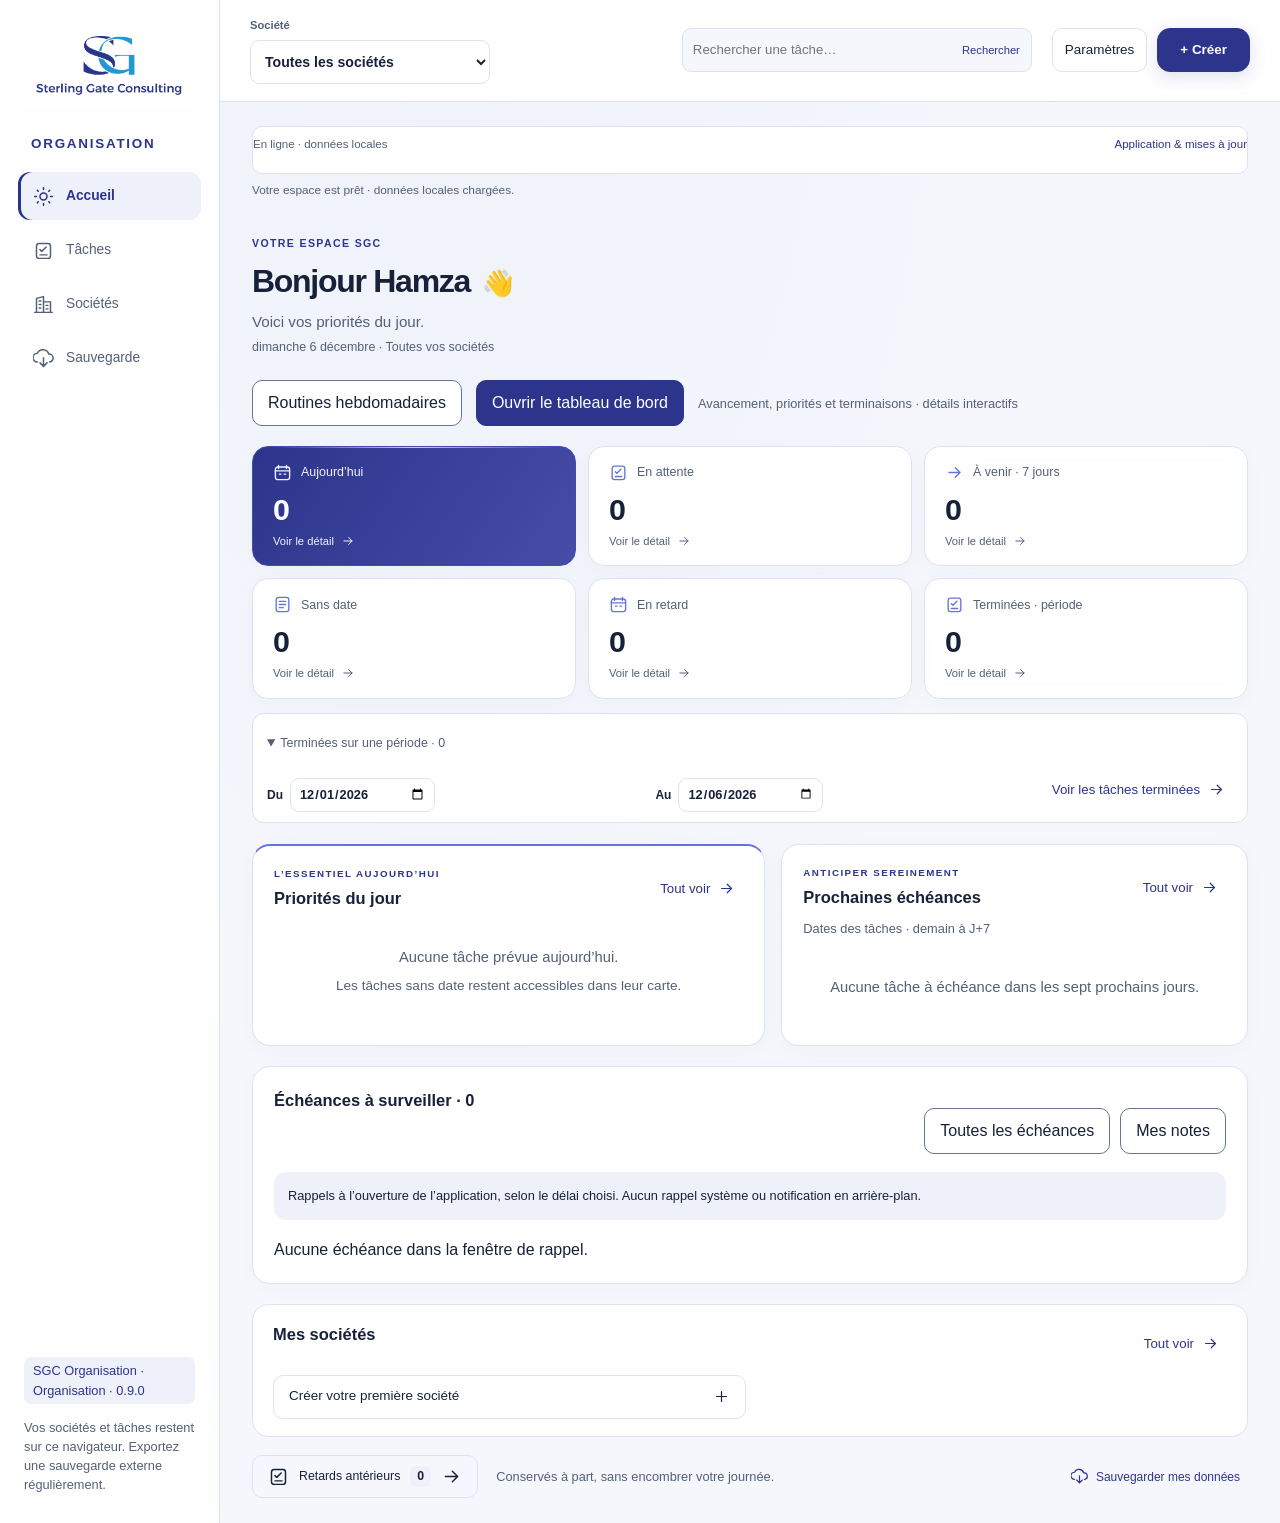
==== index.html @ 5c860596 "Publication SGC Organisation 0.9.0 (site statique, sans donnees)" ====
<!doctype html>
<html lang="fr" data-theme="light"><head><meta http-equiv="Content-Security-Policy" content="default-src 'self'; script-src 'self'; style-src 'self'; img-src 'self' data: blob:; connect-src 'self'; worker-src 'self'; manifest-src 'self'; frame-src 'self' blob:; object-src 'none'; base-uri 'self'; form-action 'none'"><meta name="referrer" content="no-referrer"><meta charset="utf-8"><meta name="viewport" content="width=device-width,initial-scale=1,viewport-fit=cover"><meta name="theme-color" content="#2D348B"><link rel="manifest" href="manifest.webmanifest"><link rel="apple-touch-icon" href="src/assets/pwa/icon-192.png"><title>SGC Organisation</title><link rel="icon" href="data:,"><link rel="stylesheet" href="src/styles.css"><link rel="stylesheet" href="src/liquid-glass-v2.css"></head>
<body><a class="skip" href="#content">Aller au contenu</a><div class="shell"><aside class="sidebar glass"><div class="brand"><img src="src/assets/sterling-gate-official.png" alt="Sterling Gate Consulting — logo officiel" width="3881" height="1687"></div><h1>Organisation</h1><nav aria-label="Navigation principale"><button data-route="home" aria-current="page">Accueil</button><button data-route="tasks">Tâches</button><button data-route="companies">Sociétés</button><button data-route="backup">Sauvegarde</button></nav><div class="side-note"><span class="tag">SGC Organisation · Organisation · 0.9.0</span><p>Vos sociétés et tâches restent sur ce navigateur. Exportez une sauvegarde externe régulièrement.</p></div></aside><main><header class="top glass"><div class="mobile-brand"><img src="src/assets/sterling-gate-official.png" alt="Sterling Gate Consulting" width="3881" height="1687"><span>Organisation</span></div><label>Société<select id="company-filter"><option value="">Toutes les sociétés</option></select></label><form id="header-search-form" role="search"><label class="sr-only" for="header-search">Rechercher dans les tâches</label><input id="header-search" type="search" placeholder="Rechercher une tâche…"><button type="submit" aria-label="Lancer la recherche">Rechercher</button></form><div class="tools"><button id="settings-trigger" aria-haspopup="dialog" aria-controls="settings-menu">Paramètres</button><button id="create-trigger" class="primary create-trigger" aria-haspopup="dialog" aria-expanded="false" aria-controls="create-menu">+ Créer</button></div></header><div class="page"><section class="pwa-strip" aria-label="Installation et connexion"><span id="connection-state">Données locales</span><details><summary>Application & mises à jour</summary><p id="pwa-status" role="status" aria-live="polite">Préparation PWA…</p><div class="pwa-actions"><button id="install-app" disabled>Installer l’application</button><button id="pwa-guide">Comment installer ?</button><button id="pwa-check">Vérifier les mises à jour</button><button id="pwa-reload" hidden>Recharger quand prêt</button></div></details><div id="pwa-update" hidden><strong>Nouvelle version disponible</strong><p>Sauvegardez vos données et fermez les autres fenêtres avant activation.</p><button id="pwa-activate" class="primary">Activer la mise à jour</button></div></section><div id="status" role="status" aria-live="polite">Ouverture du stockage local…</div><div id="error" role="alert" hidden></div><div id="content" tabindex="-1"></div></div></main></div><dialog id="pwa-guide-dialog" aria-labelledby="pwa-guide-title"><header class="dialog-head"><h2 id="pwa-guide-title">Installer SGC Organisation</h2><button id="pwa-guide-close">Fermer</button></header><ol class="steps"><li>Sur Android, ouvrir l’adresse HTTPS privée qui aura été approuvée dans Chrome.</li><li>Attendre le chargement complet puis choisir Installer l’application dans Chrome, ou utiliser le bouton lorsqu’il est proposé.</li><li>Vérifier l’icône SGC et lancer depuis l’écran d’accueil.</li><li>Créer des données fictives, fermer, rouvrir puis tester hors ligne et sauvegarde/restauration.</li></ol><p class="helper">Aucun hébergement n’est activé. 127.0.0.1 sur le téléphone désigne le téléphone, pas votre PC. Les données PC ne se transfèrent pas automatiquement vers une autre adresse ou un autre appareil.</p><p class="muted">Le cache garde le code, pas une sauvegarde des sociétés et tâches. Gardez une copie externe vérifiée.</p></dialog><dialog id="settings-menu" class="settings-menu glass" aria-labelledby="settings-title"><header class="dialog-head"><div><p class="eyebrow">Votre espace SGC</p><h2 id="settings-title">Plus & paramètres</h2></div><button id="close-settings">Fermer</button></header><div class="settings-options"><button data-route="notes">Notes</button><button data-route="deadlines">Échéances</button><button data-route="routines">Routines hebdomadaires</button><button data-route="dashboard">Tableau de bord</button><button data-route="backup">Sauvegarde et restauration</button><button id="theme" aria-pressed="false">Mode sombre</button><button id="effects" aria-pressed="false">Réduire les effets</button></div><p class="helper small">Les préférences d’affichage sont mémorisées sur ce navigateur. Les sauvegardes E1 incluent les fiches complètes et leurs pièces.</p></dialog><dialog id="create-menu" class="create-menu glass" aria-labelledby="create-title"><header class="dialog-head"><div><p class="eyebrow">Un accès, toutes vos actions</p><h2 id="create-title">Créer</h2></div><button id="close-create" aria-label="Fermer le menu Créer">Fermer</button></header><p id="create-context" class="muted"></p><div class="creation-options"><button id="create-task"><span data-icon="tasks"></span><span><strong>Tâche</strong><small>Un intitulé suffit, sans workflow</small></span></button><button id="create-company"><span data-icon="companies"></span><span><strong>Société</strong><small>Créer une fiche avec son nom</small></span></button><button id="create-note"><span data-icon="note"></span><span><strong>Note rapide</strong><small>Générale ou liée à une société</small></span></button><button id="create-deadline"><span data-icon="calendar"></span><span><strong>Échéance</strong><small>Suivre une date importante</small></span></button></div></dialog><dialog id="editor" aria-labelledby="editor-title"><header class="dialog-head"><h2 id="editor-title"></h2><button id="close-editor" type="button" aria-label="Fermer le formulaire">Fermer</button></header><form id="editor-form"><div id="form-fields"></div><p id="form-error" role="alert" hidden></p><div class="actions"><button type="button" id="cancel-editor">Annuler</button><button type="submit" class="primary" id="save-editor">Enregistrer</button></div></form></dialog><script type="module" src="src/app.js"></script></body></html>
---- src/styles.css ----
:root{color-scheme:light;--brand:#2D348B;--accent:#2D348B;--ink:#202641;--muted:#536078;--bg:#eef1f8;--panel:#fff;--glass:rgba(255,255,255,.86);--line:#d3d9e8;--control:#687592;--tint:#eceefa;--error:#a52634;--error-bg:#fdecef;--ok:#16603c;--shadow:0 6px 24px #17234a0d;font:16px/1.5 'Segoe UI',Arial,sans-serif}
[data-theme=dark]{color-scheme:dark;--accent:#c6ccff;--ink:#eef0fb;--muted:#bec6da;--bg:#111728;--panel:#1c253b;--glass:rgba(27,32,51,.90);--line:#3c4663;--control:#8894b1;--tint:#30395e;--error:#ffbbc5;--error-bg:#491f2b;--ok:#a2e5bd;--shadow:0 6px 20px #0003}
*{box-sizing:border-box}body{margin:0;background:var(--bg);color:var(--ink)}button,input,textarea,select{font:inherit;color:inherit}button,input,select,textarea{touch-action:manipulation}button{cursor:pointer;min-height:44px;padding:10px 15px;border:1px solid var(--control);border-radius:10px;background:var(--panel);transition:box-shadow .12s}button:hover{background:var(--tint)}button:disabled{cursor:not-allowed;background:var(--tint);color:var(--muted)}button.primary{background:var(--brand);color:#fff;border-color:var(--brand)}button.primary:hover{background:#22286c}button:focus-visible,a:focus-visible,input:focus-visible,textarea:focus-visible,select:focus-visible{outline:3px solid var(--accent);outline-offset:3px}input,textarea,select{width:100%;border:1px solid var(--control);border-radius:9px;background:var(--panel);padding:10px;min-height:44px}textarea{min-height:85px;resize:vertical}input[type=checkbox]{width:22px;height:22px;min-height:22px;accent-color:var(--brand)}label{display:grid;gap:6px;font-size:.9rem;font-weight:600}h1,h2,h3,p{margin:0}h2{font-size:1.7rem;letter-spacing:-.025em;line-height:1.25}h3{font-size:1.1rem}a{color:var(--accent)}small,.muted{color:var(--muted)}small{font-size:.85rem}.shell{min-height:100dvh;display:flex}.glass{background:var(--panel)}@supports(backdrop-filter:blur(8px)){html:not([data-effects=reduced]) .glass{background:var(--glass);backdrop-filter:blur(8px)}}.sidebar{width:225px;flex-shrink:0;padding:30px 18px;display:flex;flex-direction:column;border-right:1px solid var(--line)}.brand{display:flex;align-items:center;gap:10px;font-size:.73rem;font-weight:700;letter-spacing:.08em}.brand small{display:block;font-size:.65rem;letter-spacing:.15em}.mark{display:grid;place-items:center;width:40px;height:43px;border-radius:12px;background:var(--brand);color:#fff;font-size:1rem}.sidebar h1{font-size:1.1rem;margin:35px 12px 20px;color:var(--accent)}nav{display:grid;gap:6px}nav button{border:0;background:transparent;text-align:left;color:var(--muted)}nav button[aria-current=page]{background:var(--tint);color:var(--accent);font-weight:600}.side-note{margin-top:auto;padding:30px 6px 0;font-size:.8rem;color:var(--muted)}.side-note p{margin-top:14px}.tag{display:inline-block;background:var(--tint);color:var(--accent);padding:4px 9px;border-radius:7px;font-size:.8rem}main{flex:1;min-width:0}.top{padding:22px 32px;border-bottom:1px solid var(--line);display:flex;align-items:center;gap:20px}.top label{min-width:220px}.tools{display:flex;gap:9px;margin-left:auto;align-items:center;flex-wrap:wrap}.tools button{font-size:.85rem}.page{padding:24px 32px;max-width:1250px;margin:auto}#status{color:var(--muted);font-size:.85rem;min-height:26px;margin-bottom:18px}#error,#form-error{color:var(--error);background:var(--error-bg);padding:14px;border-radius:12px;margin-bottom:18px;white-space:pre-wrap}#content:focus{outline:none}.page-heading{display:flex;align-items:center;justify-content:space-between;gap:15px;margin-bottom:25px}.page-heading p{margin-top:9px;color:var(--muted)}.eyebrow{color:var(--accent);font-size:.72rem;font-weight:700;letter-spacing:.15em;text-transform:uppercase;margin-bottom:9px}.card{border:1px solid var(--line);border-radius:17px;background:var(--panel);padding:23px;box-shadow:var(--shadow);min-width:0}.card p+p{margin-top:12px}.card-header{display:flex;justify-content:space-between;align-items:center;gap:12px;margin-bottom:15px}.kpis{display:grid;grid-template-columns:repeat(3,1fr);gap:16px;margin-bottom:24px}.kpi{text-align:left;padding:21px;border:1px solid var(--line);border-radius:17px;box-shadow:var(--shadow)}.kpi span,.kpi small{display:block}.kpi span{color:var(--muted);font-size:.87rem}.kpi strong{font-size:2rem;display:block;margin:5px 0;font-variant-numeric:tabular-nums}.columns{display:grid;grid-template-columns:1.4fr 1fr;gap:20px}.stack{display:grid;gap:18px}.helper{padding:14px;background:var(--tint);border-radius:12px;margin:18px 0;font-size:.9rem}.task-row{display:flex;gap:14px;align-items:center;padding:17px 0;border-bottom:1px solid var(--line)}.task-row:last-child{border:0}.task-copy{flex:1;min-width:0;overflow-wrap:anywhere}.task-copy strong,.task-copy small{display:block}.task-actions{display:flex;gap:8px;flex-wrap:wrap}.task-actions button{font-size:.85rem;padding:8px 11px}.done-title{text-decoration:line-through}.toolbar{display:flex;gap:12px;align-items:end;flex-wrap:wrap;margin-bottom:20px}.toolbar label{flex:1;min-width:150px}.empty{padding:35px 10px;text-align:center;color:var(--muted)}.actions{display:flex;flex-wrap:wrap;justify-content:flex-end;gap:10px;margin-top:20px}.form-grid{display:grid;grid-template-columns:1fr 1fr;gap:17px}.full{grid-column:1/-1}.company-grid{display:grid;grid-template-columns:repeat(2,1fr);gap:18px}.company-grid p{overflow-wrap:anywhere}.steps{padding-left:22px}.steps li{margin:10px 0}.check-label{display:flex;align-items:start;gap:10px;margin:18px 0}.check-label input{flex-shrink:0}#restore-preview{margin-top:20px}#restore-preview:empty{display:none}.warning{color:var(--error)}dialog{width:calc(100% - 28px);max-width:650px;max-height:92dvh;border:1px solid var(--line);border-radius:20px;padding:25px;background:var(--panel);color:var(--ink);box-shadow:var(--shadow)}dialog::backdrop{background:#10152870}.dialog-head{display:flex;justify-content:space-between;gap:15px;align-items:center;margin-bottom:22px}.dialog-head h2{font-size:1.3rem}.skip{position:absolute;left:10px;top:-100px;z-index:10;background:var(--panel);padding:12px}.skip:focus{top:10px}.screen-divider{margin-top:25px}html[data-effects=reduced] .glass{background:var(--panel);backdrop-filter:none}html[data-effects=reduced] *{transition:none!important}
@media(max-width:1050px){.top{align-items:start;flex-direction:column}.tools{margin-left:0}.sidebar{width:190px}.page{padding:24px}.columns{grid-template-columns:1fr}}
@media(max-width:720px){.shell{flex-direction:column}.sidebar{width:auto;padding:15px;border-right:0;border-bottom:1px solid var(--line)}.brand,.side-note{display:none}.sidebar h1{margin:0 0 12px 5px}.sidebar nav{grid-template-columns:repeat(4,minmax(0,1fr));gap:4px}.sidebar nav button{font-size:.8rem;text-align:center;min-width:0;padding:10px 4px}.top{padding:16px;gap:15px}.top label{width:100%;min-width:0}.tools{width:100%;gap:8px}.tools button{flex:1;padding:8px;font-size:.8rem}.page{padding:20px 16px}.page-heading{align-items:start;flex-direction:column}.kpis{grid-template-columns:1fr 1fr;gap:10px}.kpi{padding:15px}.kpi:last-child{grid-column:1/-1}.card{padding:18px}.task-row{flex-wrap:wrap}.task-copy{flex-basis:100%}.task-actions{width:100%}.form-grid,.company-grid{grid-template-columns:1fr}.dialog-head{align-items:start}h2{font-size:1.5rem}@supports(backdrop-filter:blur(4px)){html:not([data-effects=reduced]) .glass{backdrop-filter:blur(4px)}}}
@media(prefers-reduced-motion:reduce){*,*:before,*:after{transition:none!important;animation:none!important;scroll-behavior:auto!important}}
@media(forced-colors:active){.glass,.card,.kpi{background:Canvas;border:1px solid CanvasText;backdrop-filter:none!important}button.primary{border:2px solid ButtonText}}

/* UI 0.1.1 : création unique et navigation adaptée, mêmes données IndexedDB. */
.icon{width:21px;height:21px;flex-shrink:0;vertical-align:middle}
.logo-slot{display:grid;place-items:center;flex-shrink:0;width:49px;height:43px;border:1px dashed var(--control);border-radius:8px;font-size:.58rem;line-height:1.2;text-align:center;font-weight:400;letter-spacing:0;color:var(--muted)}
nav button{display:flex;gap:11px;align-items:center;border-radius:12px;min-height:48px}
.sidebar{background-image:linear-gradient(145deg,transparent 35%,#6875c50b)}
.sidebar h1{margin-top:29px}.top{padding:18px 30px;background-image:linear-gradient(125deg,#ffffff13,transparent 65%)}
.page{padding-top:21px}.page-heading{margin-bottom:21px}.page-heading h2{font-size:2rem;letter-spacing:-.045em}.page-heading .eyebrow{font-size:.66rem;letter-spacing:.13em}
.kpis{grid-template-columns:repeat(4,minmax(0,1fr));gap:13px;margin-bottom:20px}.kpi{position:relative;overflow:hidden;padding:19px 21px;background-image:linear-gradient(135deg,#ffffff20,transparent 75%);transition:transform .14s,box-shadow .14s}.kpi:before{content:'';position:absolute;inset:0 18px auto;height:1px;background:linear-gradient(90deg,transparent,#ffffffbb,transparent)}
.kpi strong{font-size:2.15rem;line-height:1.2;margin:9px 0 7px}.kpi:hover{transform:translateY(-2px);box-shadow:0 8px 22px #263b7420}.kpi small{font-size:.76rem}.kpi span{font-weight:500}
.columns{gap:18px;grid-template-columns:1.1fr 1fr}.card{padding:21px}.card-header{align-items:start;margin-bottom:9px}.card-header h3{font-size:1.03rem}.card-header .eyebrow{font-size:.61rem;margin-bottom:5px}.task-row{padding:14px 0;gap:10px}.task-copy strong{font-size:.92rem}.task-copy small{font-size:.78rem;margin-top:4px}.task-actions button{font-size:.76rem;min-height:44px;padding:7px 10px}.text-action{border:0;color:var(--accent);background:transparent;display:inline-flex;align-items:center;justify-content:center;gap:8px;font-size:.83rem;padding:8px;white-space:nowrap}.text-action .icon{width:17px;height:17px}.small{font-size:.8rem}.empty{padding:26px 8px;font-size:.92rem}.empty small{display:block;margin-top:8px}
.home-footer{display:flex;align-items:center;flex-wrap:wrap;gap:9px 18px;margin-top:18px}.home-footer>.text-action{margin-left:auto}.history-link{display:inline-flex;align-items:center;gap:10px;font-size:.85rem;background:transparent;border-color:var(--line)}.history-link strong{background:var(--tint);border-radius:6px;padding:1px 7px;font-variant-numeric:tabular-nums}
.create-trigger{padding:11px 22px!important;border-radius:13px;font-weight:600;box-shadow:0 5px 16px #2d348b25}.create-menu{margin:0;inset:100px 24px auto auto;max-width:420px;width:calc(100% - 32px);max-height:calc(100dvh - 130px);padding:22px;border-radius:22px;overflow-y:auto;animation:panel-in .16s ease-out}.create-menu .dialog-head{margin-bottom:8px}.create-menu h2{font-size:1.35rem}.create-menu>p{font-size:.83rem}.creation-options{display:grid;gap:8px;margin-top:17px}.creation-options>button{display:flex;align-items:center;gap:14px;text-align:left;padding:14px;border-color:var(--line);background:var(--panel)}.creation-options>button:not(:disabled):hover{background:var(--tint);border-color:var(--control)}.creation-options>button>span:first-child{display:grid;place-items:center;border-radius:11px;width:43px;height:43px;background:var(--tint);color:var(--accent)}.creation-options strong,.creation-options small{display:block}.creation-options small{font-size:.77rem;margin-top:3px;font-weight:400}.creation-options>button:disabled{color:var(--muted)}.creation-options>button:disabled .icon{color:var(--muted)}
@keyframes panel-in{from{opacity:0;transform:translateY(8px)}to{opacity:1;transform:translateY(0)}}
@media(max-width:1050px) and (min-width:721px){.kpis{grid-template-columns:repeat(2,minmax(0,1fr))}.columns{grid-template-columns:1fr}}
@media(max-width:720px){
 .shell{padding-bottom:calc(160px + env(safe-area-inset-bottom,0px))}.sidebar{padding:14px 18px 0;border:0;background:var(--bg)}.sidebar h1{margin:0;font-size:1rem}.sidebar nav{position:fixed;z-index:20;bottom:0;left:0;right:0;padding:9px 10px calc(9px + env(safe-area-inset-bottom,0px));display:grid;grid-template-columns:repeat(4,minmax(0,1fr));gap:5px;background:var(--panel);border-top:1px solid var(--line);box-shadow:0 -6px 25px #17234a0c}.sidebar nav button{flex-direction:column;gap:4px;min-height:53px;justify-content:center;font-size:.68rem;line-height:1.25;padding:6px 3px}.sidebar nav .icon{width:21px;height:21px}.top{padding:13px 18px 16px;gap:11px;border-bottom:1px solid var(--line)}.top label{font-size:.74rem}.top select{font-size:.87rem}.tools{justify-content:flex-end}.tools>button{flex:0 1 auto;font-size:.72rem;min-height:40px}.tools .create-trigger{position:fixed;z-index:21;right:18px;bottom:calc(85px + env(safe-area-inset-bottom,0px));min-height:50px;padding:12px 25px!important;border-radius:16px;font-size:.95rem;box-shadow:0 7px 24px #20297440}
 .page{padding:17px 16px 22px}.page-heading h2{font-size:1.7rem}.page-heading p{font-size:.82rem}.page-heading{margin-bottom:17px}#status{font-size:.7rem;margin-bottom:15px}.kpis{grid-template-columns:repeat(2,minmax(0,1fr));gap:10px}.kpi,.kpi:last-child{grid-column:auto;padding:15px}.kpi strong{font-size:1.85rem;margin:7px 0}.kpi span{font-size:.74rem}.kpi small{font-size:.68rem}.columns{grid-template-columns:1fr}.card{padding:17px}.task-row{padding:13px 0}.task-copy{flex-basis:100%}.task-actions{justify-content:flex-end}.card-header .text-action{white-space:normal;font-size:.74rem}.home-footer{align-items:start;gap:10px}.home-footer>.text-action{margin-left:0}.create-menu{inset:auto 12px calc(85px + env(safe-area-inset-bottom,0px));width:calc(100% - 24px);max-width:none;max-height:calc(100dvh - 120px - env(safe-area-inset-bottom,0px));border-radius:24px;padding:21px 18px;animation:panel-in .16s ease-out}.create-menu:before{content:'';display:block;background:var(--control);width:35px;height:4px;border-radius:4px;margin:-8px auto 16px}.create-menu .dialog-head h2{font-size:1.3rem}.creation-options>button{padding:11px;min-height:70px}.creation-options>button>span:first-child{width:38px;height:38px}
}
@media(prefers-reduced-motion:reduce){.create-menu,.kpi{animation:none!important;transition:none!important;transform:none!important}}
html[data-effects=reduced] .create-menu{animation:none}
@media(max-width:720px){.top.glass,.sidebar.glass{backdrop-filter:none!important}}
.routine-model{margin-bottom:18px}.routine-model summary{font-weight:700;cursor:pointer;padding:8px}.routine-model form{display:grid;gap:14px;margin-top:16px}.routine-week progress{width:100%;height:12px;accent-color:var(--brand,#2d348b)}.routine-step{padding:16px 0;border-bottom:1px solid var(--border,#8b92a333)}.routine-step fieldset{border:0;padding:0;min-width:0}.routine-step legend{font-weight:650;padding:0;margin-bottom:12px;overflow-wrap:anywhere}.routine-step-fields{display:grid;grid-template-columns:150px 1fr 1fr auto;gap:12px;align-items:end}.routine-step-fields input,.routine-step-fields select{width:100%}.routine-log{margin-top:20px}.routine-log li{padding:7px 0;overflow-wrap:anywhere}.routine-toolbar{margin:20px 0}.routine-week{margin-bottom:20px}#routine-carry-preview{display:grid;gap:12px;margin-top:16px}#routine-carry-date{max-width:240px}.routine-model textarea{width:100%;resize:vertical}@media(max-width:900px){.routine-step-fields{grid-template-columns:1fr 1fr}}@media(max-width:520px){.routine-step-fields{grid-template-columns:1fr}.routine-toolbar{align-items:stretch}.routine-toolbar label{width:100%}.routine-log time{display:block}}
---- src/liquid-glass-v2.css ----
/* SGC UI 0.2 — ressources embarquées, sans dépendance réseau. */
:root{--brand:#2D348B;--accent:#2D348B;--accent-soft:#6674D8;--bg:#F5F7FC;--panel:#fff;--ink:#17213A;--muted:#536078;--tint:#EEF1FA;--glass:rgba(255,255,255,.88);--line:#dde2f0;--shadow:0 5px 20px #28376607;--success:#16856A;--alert:#D18A30;--error:#C84C59;--space:8px;--radius:18px}
[data-theme=dark]{--bg:#101626;--panel:#19223A;--ink:#F4F6FF;--muted:#b7c1db;--tint:#273355;--accent:#c4cbff;--line:#354361;--glass:rgba(25,34,58,.93);--shadow:0 8px 25px #00000017;--error:#ffb3bd}
body{background:radial-gradient(ellipse at 35% 0%,#6674d80a,transparent 55%),var(--bg);font-family:Inter,'Segoe UI',Arial,sans-serif;-webkit-font-smoothing:antialiased}
.sidebar{width:220px;padding:28px 18px;border-color:var(--line)}.brand{display:block}.brand img,.mobile-brand img{display:block;object-fit:contain;width:100%;height:auto;aspect-ratio:3881/1687;padding:8px;background:#fff;border-radius:12px}.brand img{max-width:182px}.sidebar h1{font-size:.84rem;text-transform:uppercase;letter-spacing:.13em;margin:27px 13px 18px}.sidebar nav>button{font-size:.86rem;border-radius:12px;gap:12px;transition:background-color .12s,box-shadow .12s}.sidebar nav>button[aria-current=page]{box-shadow:inset 3px 0 var(--accent);background:var(--tint)}
.mobile-brand{display:none}.top{padding:17px 30px;gap:20px;min-height:98px}.top>label{min-width:180px;max-width:240px;flex:1;font-size:.7rem;color:var(--muted)}.top select{font-weight:600;font-size:.88rem;border-color:var(--line);color:var(--ink)}.tools{margin-left:0;gap:10px}.tools button{font-size:.84rem}.top #settings-trigger{padding:9px 12px;background:transparent;border-color:var(--line)}#header-search-form{display:flex;flex:1;max-width:350px;position:relative;gap:5px;margin-left:auto}#header-search{font-size:.83rem;background:var(--bg);border:1px solid var(--line);padding-right:92px}#header-search-form>button{position:absolute;right:3px;top:3px;min-height:38px;padding:5px 9px;font-size:.7rem;border:0;background:transparent;color:var(--accent)}.sr-only{position:absolute;width:1px;height:1px;padding:0;margin:-1px;overflow:hidden;clip:rect(0,0,0,0);white-space:nowrap;border:0}
.page{max-width:1360px;padding:24px 32px}#status{font-size:.74rem;margin-bottom:18px;line-height:1.5}.page-heading{margin-bottom:23px}.page-heading h2{font-size:2rem;letter-spacing:-.04em}.page-heading .eyebrow{font-size:.66rem;color:var(--accent-soft)}.page-heading p{font-size:.95rem;margin-top:10px}.greeting-meta{display:block;color:var(--muted);font-size:.78rem;margin-top:5px}.wave{font-size:1.6rem;margin-left:4px}.home-kpis{grid-template-columns:repeat(3,minmax(0,1fr));gap:12px;margin-bottom:14px}.home-kpis .kpi{position:relative;border-radius:16px;padding:16px 20px;overflow:hidden}.home-kpis .kpi-label{display:flex;gap:9px;align-items:center;font-size:.78rem}.home-kpis .kpi-label>.icon{color:var(--accent-soft);width:19px;height:19px}.home-kpis .kpi strong{font-size:1.9rem;letter-spacing:-.04em;margin:9px 0 5px}.home-kpis .kpi small{display:flex;gap:7px;align-items:center;font-size:.7rem}.home-kpis .kpi small .icon{width:14px;height:14px}.home-kpis .kpi[data-scope=today]{background:linear-gradient(125deg,#2d348b,#454da7);border-color:#434ca7;color:#fff}.home-kpis .kpi[data-scope=today] span,.home-kpis .kpi[data-scope=today] small,.home-kpis .kpi[data-scope=today] .icon{color:#f1f3ff}.home-kpis .kpi[data-scope=today] strong{color:#fff}
.completion-period{display:flex;align-items:center;gap:12px;margin:0 0 21px;padding:10px 14px;border:1px solid var(--line);border-radius:12px;font-size:.78rem;background:var(--panel)}.completion-period>span{margin-right:auto;color:var(--muted)}.completion-period label{display:flex;align-items:center;gap:7px;font-size:.73rem}.completion-period input{min-height:34px;padding:5px 8px;font-size:.75rem;width:145px;border-color:var(--line)}.home-columns{grid-template-columns:1.1fr 1fr;gap:16px}.card{border-radius:var(--radius);padding:21px}.today-card{border-top:2px solid var(--accent-soft)}.card-header h3{font-size:1.03rem}.task-row{background:var(--panel);padding:13px 0}.task-copy strong{font-weight:600}.task-actions button{border-color:var(--line);font-size:.72rem}.task-actions button:hover{border-color:var(--control)}.task-actions button[data-toggle-task]{color:var(--accent);background:var(--tint)}.task-copy small{font-size:.77rem}.task-row:has(.done-title){opacity:1}.task-row:has(.done-title) .task-copy strong{color:var(--muted)}
.company-shortcuts{margin-top:20px;padding:17px 20px;background:var(--panel);border:1px solid var(--line);border-radius:16px}.company-shortcuts .card-header{margin-bottom:9px}.shortcut-list{display:grid;grid-template-columns:repeat(2,minmax(0,1fr));gap:9px}.shortcut-list>button{display:flex;align-items:center;gap:12px;min-width:0;border-color:var(--line);font-size:.84rem;text-align:left}.shortcut-list>button>.icon{margin-left:auto;width:17px}.company-avatar{display:grid;place-items:center;background:var(--tint);color:var(--accent);border:1px solid var(--line);width:42px;height:42px;flex-shrink:0;border-radius:12px;font-size:1rem;font-weight:600}.home-footer{font-size:.8rem}.history-link{min-height:40px;font-size:.77rem}.home-footer .text-action{font-size:.75rem}.toolbar{background:var(--panel);border:1px solid var(--line);border-radius:14px;padding:15px;gap:10px}.toolbar label{font-size:.74rem;min-width:130px}.toolbar input,.toolbar select{font-size:.82rem;border-color:var(--control)}.toolbar label:has(#task-search){flex:2;min-width:200px}
.company-grid{grid-template-columns:repeat(2,minmax(0,1fr));gap:16px}.company-card-head{display:flex;gap:13px;align-items:center}.company-card h3{font-size:1rem}.company-card .company-contact{font-size:.85rem;line-height:1.8;margin:18px 0;color:var(--muted)}.company-card .actions{justify-content:space-between}.company-card .actions button{font-size:.8rem;border-color:var(--line)}.company-card .actions .icon{width:16px;margin-left:7px}.company-fields{margin:0}.company-fields>div{display:grid;grid-template-columns:110px 1fr;padding:14px 0;border-bottom:1px solid var(--line);gap:15px}.company-fields dt{font-size:.78rem;color:var(--muted)}.company-fields dd{margin:0;font-size:.9rem;white-space:pre-wrap;overflow-wrap:anywhere}.company-detail{margin-top:10px}.company-task-link{display:flex;align-items:center;gap:15px;margin:18px 0;border-color:var(--line);width:100%;text-align:left}.company-task-link strong{font-size:2rem}.company-task-link span{font-size:.85rem}.company-task-link .icon{width:16px}
.settings-menu{margin:0;inset:92px 25px auto auto;max-width:360px;width:calc(100% - 28px);max-height:calc(100dvh - 120px);animation:panel-in .16s ease-out}.settings-menu h2{font-size:1.25rem}.settings-options{display:grid;gap:9px}.settings-options button{text-align:left;font-size:.88rem;border-color:var(--line)}.create-menu{padding:24px;border-color:var(--line);box-shadow:0 20px 65px #14224b26}.creation-options button{border-radius:14px}.creation-options strong{font-size:.9rem}.creation-options button:disabled{background:var(--bg)}#editor{border-radius:22px;padding:25px;animation:panel-in .16s ease-out}#editor .dialog-head h2{font-size:1.4rem}.form-grid label{font-size:.8rem}.form-grid input,.form-grid select,.form-grid textarea{font-size:.9rem}.form-grid .helper{font-size:.8rem}button:active:not(:disabled){transform:translateY(1px)}button,select,input,textarea{scroll-margin-bottom:100px}.empty{border-radius:12px}.empty h3{margin-bottom:8px}.empty>button{margin-top:15px}
@media(min-width:721px) and (max-width:1100px){.sidebar{width:180px;padding:22px 13px}.top{padding:16px 22px;flex-wrap:wrap;flex-direction:row}.top #header-search-form{min-width:220px}.tools{margin-left:auto}.page{padding:22px}.home-columns{grid-template-columns:1fr}.home-kpis{grid-template-columns:repeat(3,minmax(0,1fr))}}
@media(max-width:720px){
 .sidebar{padding:0!important;height:0;width:0;border:0}.sidebar h1,.sidebar .brand,.side-note{display:none}.shell{padding-bottom:calc(100px + env(safe-area-inset-bottom,0px))}.top{display:grid;grid-template-columns:1fr 1fr;gap:10px;padding:14px 16px 15px;min-height:0;background:var(--panel)}.mobile-brand{display:flex;align-items:center;gap:13px;grid-column:1/-1;justify-content:space-between;margin-bottom:3px}.mobile-brand img{width:137px;max-height:60px;padding:5px;border-radius:8px}.mobile-brand span{font-size:.88rem;font-weight:600;letter-spacing:-.02em}.top>label{min-width:0;width:auto;max-width:none;grid-column:1;gap:4px;font-size:.67rem}.top select{font-size:.74rem;min-height:42px;padding:7px}.top #header-search-form{grid-column:2;width:100%;max-width:none;align-self:end;margin:0}.top #header-search{font-size:.74rem;padding:10px;min-width:0}.top #header-search-form>button{display:none}.tools{display:none}.page{padding:17px 16px 20px}#status{font-size:.67rem;min-height:0;margin-bottom:15px}.page-heading .eyebrow{font-size:.59rem;margin-bottom:7px}.page-heading h2{font-size:1.6rem}.page-heading p{font-size:.86rem}.greeting-meta{font-size:.68rem!important;margin-top:5px}.wave{font-size:1.25rem}.home-kpis{grid-template-columns:repeat(2,minmax(0,1fr));gap:9px}.home-kpis .kpi{padding:13px 14px}.home-kpis .kpi strong{font-size:1.75rem;margin:7px 0 4px}.home-kpis .kpi-label{font-size:.69rem;gap:6px}.home-kpis .kpi-label .icon{width:17px}.home-kpis .kpi small{font-size:.64rem}.home-kpis .kpi small .icon{width:12px}.completion-period{flex-wrap:wrap;gap:8px;padding:10px}.completion-period>span{width:100%;font-size:.69rem}.completion-period label{flex:1;min-width:0;font-size:.65rem}.completion-period input{width:100%;min-width:0;font-size:.7rem}.home-columns,.company-grid{grid-template-columns:1fr}.card{padding:16px}.card-header .eyebrow{font-size:.57rem}.card-header h3{font-size:.97rem}.task-copy strong{font-size:.86rem}.task-copy small{font-size:.7rem}.task-actions button{font-size:.7rem}.company-shortcuts{padding:15px}.shortcut-list{grid-template-columns:1fr}.shortcut-list button{font-size:.8rem}.home-footer .small{font-size:.72rem}.home-footer{margin-bottom:15px}.toolbar{padding:12px;gap:9px}.toolbar label{min-width:115px;font-size:.69rem}.toolbar label:has(#task-search){min-width:100%;flex:1}.toolbar input,.toolbar select{font-size:.76rem}.company-fields>div{grid-template-columns:90px 1fr;gap:10px}.company-fields dd{font-size:.82rem}
 .sidebar nav{grid-template-columns:1fr 1fr 1.08fr 1fr 1fr;z-index:30;padding:8px 8px calc(8px + env(safe-area-inset-bottom,0px));gap:2px;min-height:78px;background:var(--panel);border-top:1px solid var(--line);box-shadow:0 -8px 28px #17234a0b}.sidebar nav>button{min-height:56px;min-width:0;width:auto;padding:6px 2px;font-size:.63rem;gap:5px;justify-content:center;line-height:1.25;border:0;background:transparent;color:var(--muted);box-shadow:none}.sidebar nav>button[aria-current=page]{background:var(--tint);color:var(--accent);box-shadow:none}.sidebar nav>button#create-trigger{position:static!important;min-height:55px;padding:9px 6px!important;align-self:center;margin:0 4px;border-radius:16px;background:var(--brand);color:#fff;font-size:.74rem;box-shadow:0 3px 13px #2d348b25}.sidebar nav .icon{width:21px;height:21px}.create-menu,.settings-menu{inset:auto 10px calc(88px + env(safe-area-inset-bottom,0px));max-width:none;width:calc(100% - 20px);max-height:calc(100dvh - 115px - env(safe-area-inset-bottom,0px));padding:22px 18px;border-radius:24px}.settings-menu .dialog-head{margin-bottom:15px}#editor{inset:auto 0 0;margin:0;width:100%;max-width:none;max-height:calc(100dvh - 16px);padding:22px 18px calc(22px + env(safe-area-inset-bottom,0px));border-radius:24px 24px 0 0}.keyboard-open .sidebar nav{visibility:hidden}.keyboard-open .create-menu,.keyboard-open .settings-menu{bottom:12px}.form-grid{gap:14px}
}
@media(prefers-reduced-motion:reduce){*,*:before,*:after{animation:none!important;transition:none!important;scroll-behavior:auto!important}button:active{transform:none!important}}
html[data-effects=reduced] .glass,html[data-effects=reduced] dialog{backdrop-filter:none!important;background:var(--panel)}html[data-effects=reduced] *{animation:none!important;transition:none!important}
@supports not (backdrop-filter:blur(1px)){.glass,dialog.glass{background:var(--panel)}}
@media(forced-colors:active){.home-kpis .kpi[data-scope=today]{background:Canvas;color:CanvasText;border:1px solid CanvasText}.home-kpis .kpi[data-scope=today] *{color:CanvasText}.company-avatar{border:1px solid CanvasText}}

.completion-period{display:block}.completion-period summary{font-size:.78rem;color:var(--muted);cursor:pointer;min-height:44px;padding:10px 0}.period-fields{display:flex;align-items:end;flex-wrap:wrap;gap:12px}.period-fields label{font-size:.75rem;min-width:135px;flex:1}.period-fields input{font-size:.8rem}
@media(max-width:720px){.home-kpis .kpi[data-scope=upcoming],.home-kpis .kpi[data-scope=done-period]{display:none}.period-fields{gap:8px}.period-fields label{min-width:100px}.completion-period summary{font-size:.72rem;padding:7px 0;min-height:34px}.completion-period{padding:7px 11px}.period-fields>.text-action{min-height:44px}}
:root{--error-base:#C84C59;--error:#A52634}.page-heading .eyebrow{color:var(--accent)}[data-theme=dark]{--error:#ffb3bd}

.pwa-strip{font-size:.73rem;display:flex;flex-wrap:wrap;align-items:start;gap:8px 18px;padding:9px 12px;margin-bottom:12px;background:var(--panel);border:1px solid var(--line);border-radius:10px;color:var(--muted)}.pwa-strip>details{margin-left:auto;max-width:100%}.pwa-strip summary{cursor:pointer;min-height:26px}.pwa-strip p{padding:8px 0}.pwa-actions{display:flex;flex-wrap:wrap;gap:7px}.pwa-actions button{font-size:.72rem;min-height:44px}#pwa-update{flex-basis:100%;padding:12px;background:var(--tint);color:var(--ink);border-radius:9px}#pwa-update button{font-size:.78rem}#pwa-guide-dialog{font-size:.9rem}#pwa-guide-dialog .steps{line-height:1.6}@media(max-width:720px){.pwa-strip{font-size:.65rem}.pwa-strip>details{margin-left:0;width:100%}}
.pwa-strip{display:flex;gap:12px;align-items:center;flex-wrap:wrap;font-size:.72rem;color:var(--muted);padding:0 0 10px;margin-bottom:8px;border-bottom:1px solid var(--line)}.pwa-strip>span{margin-right:auto}.pwa-strip summary{min-height:36px;display:flex;align-items:center;cursor:pointer;color:var(--accent)}.pwa-strip details[open]{flex-basis:100%}.pwa-strip details p{margin:9px 0}.pwa-actions{display:flex;gap:8px;flex-wrap:wrap}.pwa-actions button{font-size:.75rem}.pwa-strip #pwa-update{padding:13px;background:var(--tint);border-radius:12px;color:var(--ink);width:100%}.pwa-strip #pwa-update p{margin:6px 0 12px}[hidden]{display:none!important}@media(max-width:720px){.pwa-strip{font-size:.65rem;gap:5px}.pwa-actions button{font-size:.7rem;flex:1;min-width:130px}}
/* E1 : données lisibles, sections progressives et cibles tactiles. */
.e1-section{border:1px solid var(--line);border-radius:16px;padding:16px;margin:14px 0;background:var(--panel)}
.e1-section summary{cursor:pointer;font-weight:650;min-height:44px;display:flex;gap:12px;align-items:center}
.e1-section .form-grid{margin-top:12px}.e1-entry{border-top:1px solid var(--line);margin:16px 0;padding-top:12px}
.e1-doc{display:grid;gap:10px;border-top:1px solid var(--line);padding:14px 0;overflow-wrap:anywhere}
.e1-detail-grid{display:grid;grid-template-columns:repeat(2,minmax(0,1fr));gap:16px;margin-top:16px}.company-fields dd{overflow-wrap:anywhere}
#editor:has(.e1-section){width:min(940px,calc(100vw - 24px));max-height:calc(100dvh - 32px);overflow:auto}
#editor:has(.e1-section) .actions{position:sticky;bottom:-1px;padding:14px 0;background:var(--panel);z-index:1}

@media(max-width:700px){.e1-detail-grid{grid-template-columns:1fr}.e1-section{padding:12px}.e1-section .form-grid{grid-template-columns:1fr}#editor:has(.e1-section){max-height:calc(100dvh - 24px);padding:16px}}
.e1-read-section summary{min-height:44px;cursor:pointer;font-weight:650;display:flex;align-items:center;justify-content:space-between;gap:12px}.e1-read-section .company-fields{margin-bottom:0}.e1-read-section:not([open]){align-self:start}
.e1-row{min-width:0;margin:14px 0;padding:14px;border:1px solid var(--line);border-radius:12px}.e1-row legend{font-weight:600;padding:0 6px}

.e1-section summary:focus-visible,.e1-read-section summary:focus-visible{outline:3px solid var(--accent);outline-offset:3px;border-radius:8px}
/* E2 — projections indépendantes des données et commandes communes. */
.view-switch,.calendar-tools,.calendar-tools>div{display:flex;flex-wrap:wrap;gap:8px;align-items:center;margin:12px 0}.view-switch button[aria-pressed=true],.calendar-tools button[aria-pressed=true]{background:var(--brand);color:white;border-color:var(--brand)}
.task-move{max-width:165px}.task-move select{font-size:.85rem}.task-actions{flex-wrap:wrap}.group-option{display:flex;align-items:center;gap:10px;margin:14px 0}.group-option input{width:22px}.kanban{display:grid;grid-template-columns:repeat(3,minmax(0,1fr));gap:14px;align-items:start}.kanban-column{background:var(--tint);border:1px solid var(--line);border-radius:16px;padding:12px;min-width:0;min-height:180px}.kanban-column h3{display:flex;justify-content:space-between;align-items:center}.kanban-card{border:1px solid var(--line);background:var(--panel);border-radius:12px;padding:12px;margin-top:12px;cursor:grab;overflow-wrap:anywhere}.kanban-card .task-row{padding:0;display:block;border:0}.kanban-card .task-actions{margin-top:12px;display:flex;gap:7px}.kanban-card .task-copy{min-width:0}.kanban-picker{max-width:280px;margin-bottom:14px}
.calendar-tools label{max-width:220px}.calendar-grid{display:grid;grid-template-columns:repeat(7,minmax(0,1fr));gap:6px}.calendar-day{min-width:0;border:1px solid var(--line);border-radius:10px;padding:7px;min-height:145px;background:var(--panel)}.calendar-day.is-today{border:2px solid var(--accent)}.calendar-day-head{display:flex;gap:4px;justify-content:space-between;flex-wrap:wrap}.calendar-day-head button{padding:5px;font-size:.8rem}.calendar-task{display:grid;width:100%;text-align:left;margin-top:6px;padding:6px;overflow-wrap:anywhere;font-size:.85rem}.calendar-task small{font-size:.8rem}.calendar-grid.day{grid-template-columns:1fr}.calendar-grid.week{grid-template-columns:repeat(7,minmax(0,1fr))}.calendar-grid.week .task-row{display:block}.calendar-grid.week .task-actions{margin-top:10px;display:grid}.calendar-grid.week .task-copy{min-width:0;overflow-wrap:anywhere}.undated-panel{margin-top:20px;border-top:1px solid var(--line);padding-top:16px}
@media(max-width:1050px){.calendar-grid.week{grid-template-columns:1fr}.calendar-grid.month{grid-template-columns:repeat(3,minmax(0,1fr))}.kanban{grid-template-columns:repeat(3,280px);overflow-x:auto;padding-bottom:12px}.kanban[data-column]:not([data-column=all]){grid-template-columns:1fr}.kanban[data-column=open] .kanban-column:not([data-drop-status=open]),.kanban[data-column=in_progress] .kanban-column:not([data-drop-status=in_progress]),.kanban[data-column=done] .kanban-column:not([data-drop-status=done]){display:none}}
@media(max-width:520px){.calendar-grid.month{grid-template-columns:repeat(2,minmax(0,1fr))}.view-switch button{flex:1}.task-move{max-width:none}.task-actions{gap:6px}.calendar-day-head{align-items:center}.calendar-tools{gap:6px}.calendar-tools button{padding:8px}.calendar-tools label{max-width:none;width:100%}}
#task-results{min-width:0;max-width:100%}.kanban{width:100%;max-width:100%;min-width:0}.view-switch button{min-width:0;padding-inline:10px}
@media(max-width:720px){.card:has(#task-results){min-width:0;overflow:hidden}.sidebar nav{width:100vw;max-width:100vw;right:auto}.task-move select{min-width:0}}
.task-move{position:relative;min-width:0}
/* E3 — graphiques locaux accessibles, sans dépendance distante. */
.dashboard-entry{display:flex;gap:14px;align-items:center;flex-wrap:wrap;margin:0 0 20px}.dashboard-kpis{grid-template-columns:repeat(4,minmax(0,1fr))}.dashboard-grid{display:grid;grid-template-columns:repeat(2,minmax(0,1fr));gap:16px;margin:18px 0}.dashboard-progress{margin-top:18px;display:flex;align-items:center;gap:18px;flex-wrap:wrap}.dashboard-progress>div{flex:1;min-width:220px}.dashboard-progress progress{width:100%}.chart-bar{display:block;width:100%;text-align:left;margin:12px 0;padding:14px;border-color:var(--line);overflow-wrap:anywhere}.bar-caption{display:flex;justify-content:space-between;flex-wrap:wrap;gap:8px}.bar-caption>span{color:var(--muted);font-size:.85rem}progress{width:100%;height:12px;accent-color:var(--brand);margin-top:10px;border:0;border-radius:8px;overflow:hidden}progress::-webkit-progress-bar{background:var(--tint)}progress::-webkit-progress-value{background:var(--accent)}.completion-chart{width:100%;height:auto;min-height:150px;margin:15px 0;overflow:visible}.chart-axis{stroke:var(--control);fill:none}.chart-line{stroke:var(--accent);stroke-width:3;fill:none}.chart-point{cursor:pointer;fill:var(--accent);outline-offset:4px}.chart-point text,.completion-chart>text{fill:var(--ink);font:12px 'Segoe UI',sans-serif}.point-target{fill:transparent;stroke:none}.chart-point:hover circle:not(.point-target),.chart-point:focus circle:not(.point-target){stroke:var(--ink);stroke-width:3;r:7}.chart-point:focus-visible{outline:3px solid var(--accent)}.dashboard-table-wrap{overflow-x:auto;max-width:100%}.dashboard-table-wrap table{border-collapse:collapse;width:100%;margin-top:12px}.dashboard-table-wrap td,.dashboard-table-wrap th{border-bottom:1px solid var(--line);padding:12px;text-align:left}.dashboard-table-wrap caption{text-align:left;color:var(--muted);padding:8px}.series-paging{display:flex;gap:12px;justify-content:space-between;align-items:center;flex-wrap:wrap;margin:14px 0}.series-paging span{font-size:.85rem}.drill-notice{display:block}.drill-notice button{margin:8px 8px 0 0}.dashboard-series details summary{min-height:44px;cursor:pointer;padding:10px 0}.dashboard-series .card-header{flex-wrap:wrap}.dashboard-series .card-header label{max-width:220px}
@media(max-width:900px){.dashboard-grid{grid-template-columns:1fr}.dashboard-kpis{grid-template-columns:repeat(2,minmax(0,1fr))}}
@media(max-width:520px){.dashboard-kpis .kpi:last-child{grid-column:auto}.dashboard-progress>div{min-width:0}.dashboard-table-wrap td,.dashboard-table-wrap th{padding:8px}.dashboard-grid .card{min-width:0}.series-paging button{flex:1}.series-paging span{width:100%;order:2}}
.progress-drill{font-size:1.65rem;font-weight:700;color:var(--accent);padding:4px 8px;margin:6px 0}
.routine-overview{margin-top:20px}.routine-week .card-header>div{min-width:0}.routine-week .card-header>button{flex-shrink:0;white-space:nowrap}@media(max-width:720px){.routine-week .card-header{display:flex;flex-direction:column;align-items:stretch;gap:14px}.routine-week .card-header>button{align-self:flex-start}.routine-step-fields{display:grid;grid-template-columns:minmax(0,1fr)}.routine-toolbar{display:grid;grid-template-columns:minmax(0,1fr)}.routine-toolbar label{min-width:0;width:100%}.routine-toolbar select,.routine-toolbar input{max-width:100%;min-width:0}.routine-overview .card-header{flex-direction:column;align-items:stretch}.routine-overview .bar-caption{flex-wrap:wrap}}
#company-delete-dialog{max-width:620px}#company-delete-dialog>label{margin-top:16px}#company-delete-dialog .danger{color:#fff;background:#a52335;border-color:#a52335}#company-delete-dialog .danger:disabled{opacity:.5}#company-delete-error{overflow-wrap:anywhere}
/* Compact month: adapted from Pilot calendar 2095–2113 and SQPV 7038–7067. */
.calendar-weekdays,.calendar-grid.month{display:grid;grid-template-columns:repeat(7,minmax(0,1fr));gap:4px}.calendar-weekdays{margin:10px 0 5px;text-align:center;font-weight:650;font-size:.78rem}.calendar-grid.month .calendar-day{min-height:96px;padding:4px;border-radius:9px;overflow:hidden}.calendar-grid.month .calendar-day-head{display:block}.calendar-grid.month .calendar-day-head button{border:0;background:transparent;min-height:28px;padding:2px 5px;font-weight:700;font-size:.8rem}.calendar-grid.month .calendar-task{min-height:0;display:block;margin-top:3px;padding:4px 5px;font-size:.72rem;border:0;border-left:3px solid var(--brand);border-radius:5px;background:var(--tint);line-height:1.25;overflow:hidden}.calendar-grid.month .calendar-task span{display:block;white-space:nowrap;overflow:hidden;text-overflow:ellipsis}.calendar-grid.month .calendar-task small{display:block;font-size:.64rem}.calendar-grid.month .kind-deadline{border-left-color:#b5790a}.calendar-grid.month .status-done{border-left-color:#2b8866;opacity:.8}.calendar-grid.month .status-done span{text-decoration:line-through}.calendar-grid.month .calendar-more{padding:2px;min-height:24px;font-size:.68rem;border:0;background:transparent}.calendar-grid.month .other-month{background:var(--bg);color:var(--muted)}.calendar-tools{flex-wrap:wrap}.calendar-grid.month .is-today{box-shadow:inset 0 0 0 1px var(--brand)}@media(max-width:720px){.calendar-grid.month{grid-template-columns:repeat(7,minmax(0,1fr));gap:2px}.calendar-grid.month .calendar-day{min-height:72px;padding:2px;border-radius:5px}.calendar-grid.month .calendar-day-head button{min-width:24px;padding:2px;font-size:.7rem}.calendar-grid.month .calendar-day-head small{display:none}.calendar-grid.month .calendar-task{padding:3px 1px;border-left-width:2px;font-size:.61rem;margin-top:2px}.calendar-grid.month .calendar-task small{display:none}.calendar-weekdays{font-size:.62rem;gap:2px}.calendar-grid.month .calendar-more{font-size:.56rem;padding:1px}.calendar-tools>button{flex:1}.calendar-tools>div{width:100%}}
.note-grid{display:grid;grid-template-columns:repeat(auto-fit,minmax(min(100%,300px),1fr));gap:16px}.note-content{white-space:pre-wrap;overflow-wrap:anywhere;max-height:230px;overflow:auto}.note-card{display:flex;flex-direction:column;gap:12px}.note-card .actions{margin-top:auto}.organiser-home{margin-top:20px;margin-bottom:20px}.deadline-reminder{display:flex;width:100%;justify-content:space-between;gap:12px;text-align:left;margin-top:8px}.deadline-reminder span{font-size:.8rem;color:var(--muted)}#organiser-editor{max-width:760px}#organiser-form{display:grid;gap:14px}#organiser-error{color:var(--danger,#c12638)}.organiser-history li{padding:8px;overflow-wrap:anywhere}.document-entry{padding:10px 0;border-bottom:1px solid var(--line)}@media(max-width:720px){#organiser-editor{margin:auto;max-height:calc(100dvh - 24px);width:calc(100% - 20px);padding:18px}.deadline-reminder{flex-direction:column}.calendar-grid.month .calendar-more{font-size:.6rem}}
.calendar-grid.month{grid-auto-rows:100px}.calendar-grid.month .calendar-day{min-height:0}.calendar-grid.month .calendar-task{padding:3px 4px}.calendar-grid.month .calendar-task small{display:none}.calendar-caption{align-items:center;gap:10px}.calendar-caption h3{white-space:nowrap}.calendar-caption .actions{margin:0;flex-wrap:wrap}.calendar-caption .actions button{font-size:.78rem;min-height:36px}.calendar-grid.month .calendar-more{min-height:20px;padding:1px;font-size:.66rem}@media(max-width:720px){.calendar-grid.month{grid-auto-rows:80px}.calendar-grid.month .calendar-task{padding:2px 1px;font-size:.61rem}.calendar-caption{display:block}.calendar-caption .actions{display:flex;gap:4px;margin-top:10px}.calendar-caption .actions button{font-size:.66rem;min-height:36px;padding:6px;flex:1}.calendar-tools{gap:4px}.calendar-tools button{font-size:.72rem;min-height:36px;padding:6px}.calendar-grid.month .calendar-more{font-size:.57rem;min-height:18px}.calendar-grid.month .calendar-day-head button{min-height:22px}}
.calendar-extra{display:flex;gap:12px;align-items:start;flex-wrap:wrap;margin:14px 0}.calendar-extra>label{min-width:220px}.deadline-calendar-filters{flex:1;padding:12px;border:1px solid var(--line);border-radius:12px}.deadline-calendar-filters summary{cursor:pointer;font-size:.8rem}.deadline-calendar-filters .toolbar{margin-top:12px}.note-grid{display:grid;grid-template-columns:repeat(auto-fit,minmax(min(100%,320px),1fr));gap:16px}.note-card h3{margin:12px 0}.note-content{white-space:pre-wrap;overflow-wrap:anywhere;max-height:180px;overflow:auto}.note-card .actions{margin-top:14px}.organiser-home{margin:20px 0}.deadline-reminder{display:flex;justify-content:space-between;gap:12px;width:100%;text-align:left;margin:7px 0}.deadline-reminder span{font-size:.8rem}@media(max-width:720px){.calendar-extra{display:block}.calendar-extra>label{display:block;margin-bottom:8px}.deadline-calendar-filters{padding:8px}}
.calendar-grid.month .calendar-day{position:relative}.calendar-grid.month .calendar-more{position:absolute;bottom:2px;left:3px;right:3px;width:calc(100% - 6px);text-align:left;background:var(--panel);line-height:1.15;min-height:18px}.calendar-grid.month .calendar-task{max-height:24px}
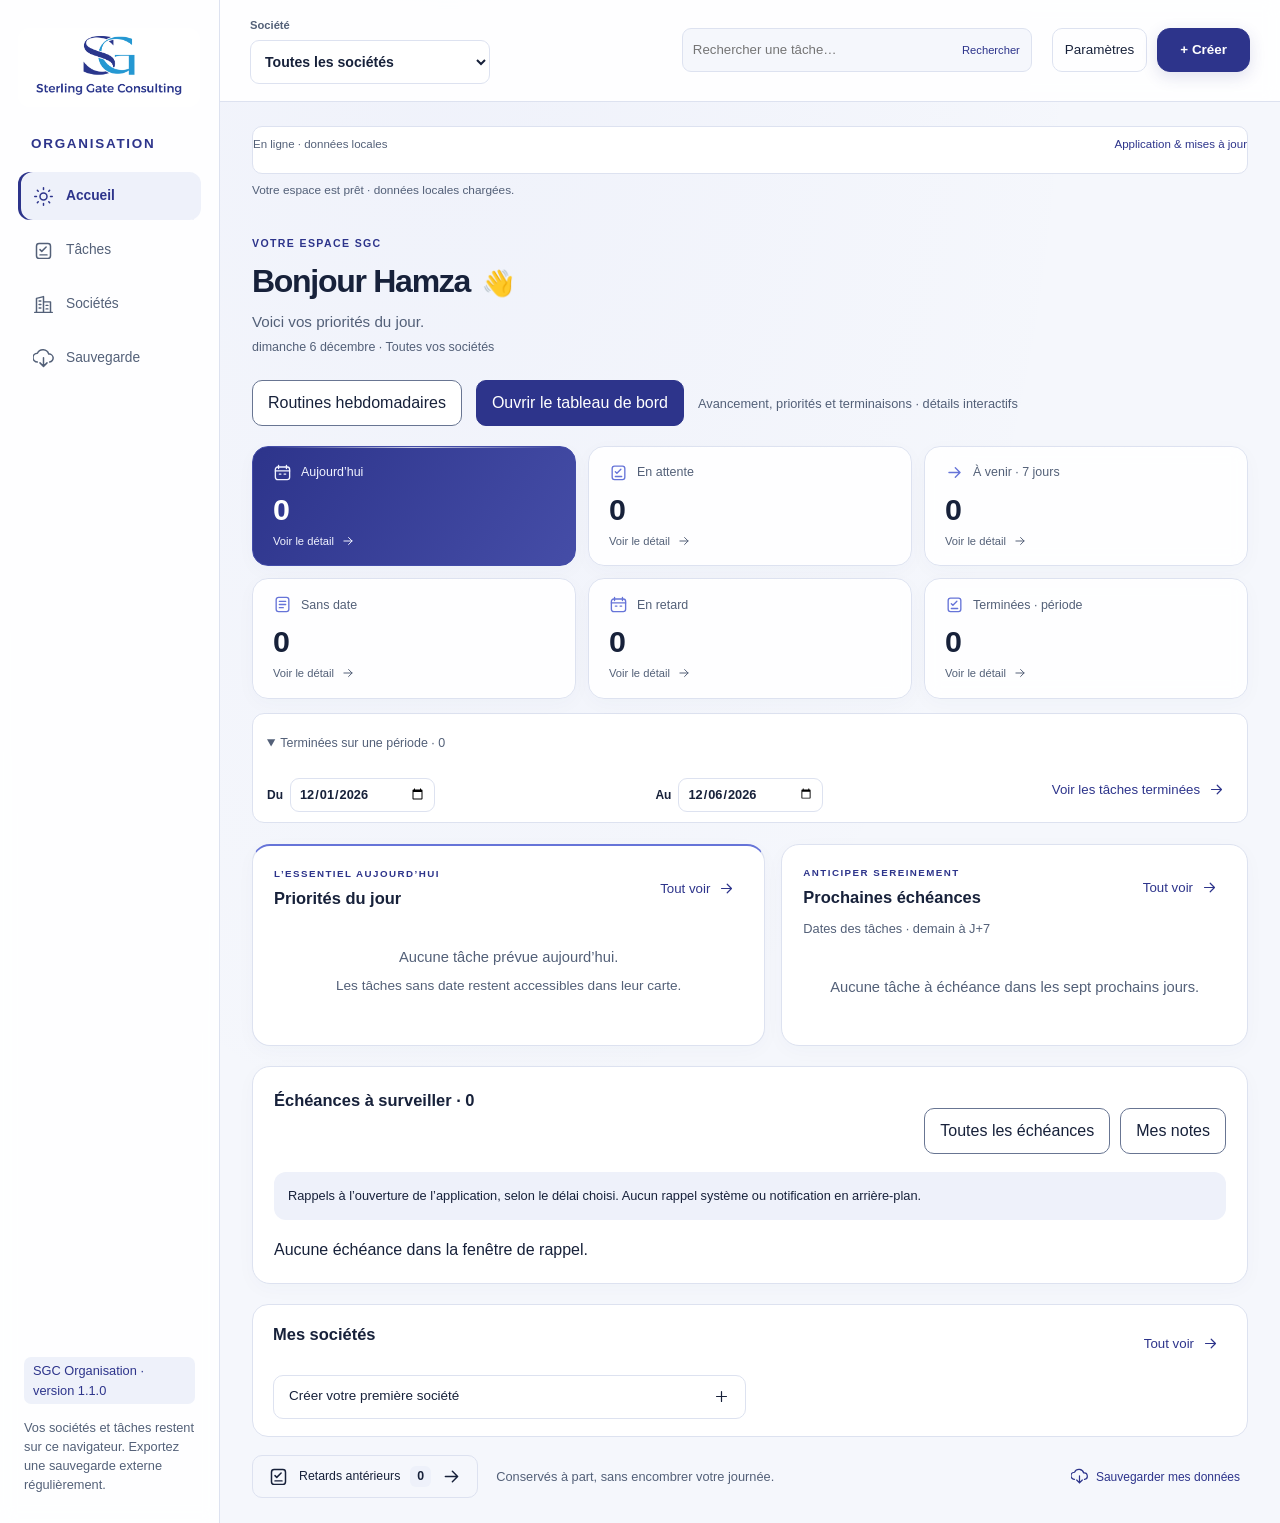
==== commit 87fca949: "SGC Organisation 1.1.0 : fiabilite des donnees (code seulement, aucune donnee)" ====
--- a/index.html
+++ b/index.html
@@ -1,3 +1,3 @@
 <!doctype html>
-<html lang="fr" data-theme="light"><head><meta http-equiv="Content-Security-Policy" content="default-src 'self'; script-src 'self'; style-src 'self'; img-src 'self' data: blob:; connect-src 'self'; worker-src 'self'; manifest-src 'self'; frame-src 'self' blob:; object-src 'none'; base-uri 'self'; form-action 'none'"><meta name="referrer" content="no-referrer"><meta charset="utf-8"><meta name="viewport" content="width=device-width,initial-scale=1,viewport-fit=cover"><meta name="theme-color" content="#2D348B"><link rel="manifest" href="manifest.webmanifest"><link rel="apple-touch-icon" href="src/assets/pwa/icon-192.png"><title>SGC Organisation</title><link rel="icon" href="data:,"><link rel="stylesheet" href="src/styles.css"><link rel="stylesheet" href="src/liquid-glass-v2.css"></head>
-<body><a class="skip" href="#content">Aller au contenu</a><div class="shell"><aside class="sidebar glass"><div class="brand"><img src="src/assets/sterling-gate-official.png" alt="Sterling Gate Consulting — logo officiel" width="3881" height="1687"></div><h1>Organisation</h1><nav aria-label="Navigation principale"><button data-route="home" aria-current="page">Accueil</button><button data-route="tasks">Tâches</button><button data-route="companies">Sociétés</button><button data-route="backup">Sauvegarde</button></nav><div class="side-note"><span class="tag">SGC Organisation · Organisation · 0.9.0</span><p>Vos sociétés et tâches restent sur ce navigateur. Exportez une sauvegarde externe régulièrement.</p></div></aside><main><header class="top glass"><div class="mobile-brand"><img src="src/assets/sterling-gate-official.png" alt="Sterling Gate Consulting" width="3881" height="1687"><span>Organisation</span></div><label>Société<select id="company-filter"><option value="">Toutes les sociétés</option></select></label><form id="header-search-form" role="search"><label class="sr-only" for="header-search">Rechercher dans les tâches</label><input id="header-search" type="search" placeholder="Rechercher une tâche…"><button type="submit" aria-label="Lancer la recherche">Rechercher</button></form><div class="tools"><button id="settings-trigger" aria-haspopup="dialog" aria-controls="settings-menu">Paramètres</button><button id="create-trigger" class="primary create-trigger" aria-haspopup="dialog" aria-expanded="false" aria-controls="create-menu">+ Créer</button></div></header><div class="page"><section class="pwa-strip" aria-label="Installation et connexion"><span id="connection-state">Données locales</span><details><summary>Application & mises à jour</summary><p id="pwa-status" role="status" aria-live="polite">Préparation PWA…</p><div class="pwa-actions"><button id="install-app" disabled>Installer l’application</button><button id="pwa-guide">Comment installer ?</button><button id="pwa-check">Vérifier les mises à jour</button><button id="pwa-reload" hidden>Recharger quand prêt</button></div></details><div id="pwa-update" hidden><strong>Nouvelle version disponible</strong><p>Sauvegardez vos données et fermez les autres fenêtres avant activation.</p><button id="pwa-activate" class="primary">Activer la mise à jour</button></div></section><div id="status" role="status" aria-live="polite">Ouverture du stockage local…</div><div id="error" role="alert" hidden></div><div id="content" tabindex="-1"></div></div></main></div><dialog id="pwa-guide-dialog" aria-labelledby="pwa-guide-title"><header class="dialog-head"><h2 id="pwa-guide-title">Installer SGC Organisation</h2><button id="pwa-guide-close">Fermer</button></header><ol class="steps"><li>Sur Android, ouvrir l’adresse HTTPS privée qui aura été approuvée dans Chrome.</li><li>Attendre le chargement complet puis choisir Installer l’application dans Chrome, ou utiliser le bouton lorsqu’il est proposé.</li><li>Vérifier l’icône SGC et lancer depuis l’écran d’accueil.</li><li>Créer des données fictives, fermer, rouvrir puis tester hors ligne et sauvegarde/restauration.</li></ol><p class="helper">Aucun hébergement n’est activé. 127.0.0.1 sur le téléphone désigne le téléphone, pas votre PC. Les données PC ne se transfèrent pas automatiquement vers une autre adresse ou un autre appareil.</p><p class="muted">Le cache garde le code, pas une sauvegarde des sociétés et tâches. Gardez une copie externe vérifiée.</p></dialog><dialog id="settings-menu" class="settings-menu glass" aria-labelledby="settings-title"><header class="dialog-head"><div><p class="eyebrow">Votre espace SGC</p><h2 id="settings-title">Plus & paramètres</h2></div><button id="close-settings">Fermer</button></header><div class="settings-options"><button data-route="notes">Notes</button><button data-route="deadlines">Échéances</button><button data-route="routines">Routines hebdomadaires</button><button data-route="dashboard">Tableau de bord</button><button data-route="backup">Sauvegarde et restauration</button><button id="theme" aria-pressed="false">Mode sombre</button><button id="effects" aria-pressed="false">Réduire les effets</button></div><p class="helper small">Les préférences d’affichage sont mémorisées sur ce navigateur. Les sauvegardes E1 incluent les fiches complètes et leurs pièces.</p></dialog><dialog id="create-menu" class="create-menu glass" aria-labelledby="create-title"><header class="dialog-head"><div><p class="eyebrow">Un accès, toutes vos actions</p><h2 id="create-title">Créer</h2></div><button id="close-create" aria-label="Fermer le menu Créer">Fermer</button></header><p id="create-context" class="muted"></p><div class="creation-options"><button id="create-task"><span data-icon="tasks"></span><span><strong>Tâche</strong><small>Un intitulé suffit, sans workflow</small></span></button><button id="create-company"><span data-icon="companies"></span><span><strong>Société</strong><small>Créer une fiche avec son nom</small></span></button><button id="create-note"><span data-icon="note"></span><span><strong>Note rapide</strong><small>Générale ou liée à une société</small></span></button><button id="create-deadline"><span data-icon="calendar"></span><span><strong>Échéance</strong><small>Suivre une date importante</small></span></button></div></dialog><dialog id="editor" aria-labelledby="editor-title"><header class="dialog-head"><h2 id="editor-title"></h2><button id="close-editor" type="button" aria-label="Fermer le formulaire">Fermer</button></header><form id="editor-form"><div id="form-fields"></div><p id="form-error" role="alert" hidden></p><div class="actions"><button type="button" id="cancel-editor">Annuler</button><button type="submit" class="primary" id="save-editor">Enregistrer</button></div></form></dialog><script type="module" src="src/app.js"></script></body></html>
+<html lang="fr" data-theme="light"><head><meta http-equiv="Content-Security-Policy" content="default-src 'self'; script-src 'self'; style-src 'self'; img-src 'self' data: blob:; connect-src 'self' https://api.github.com; worker-src 'self'; manifest-src 'self'; frame-src 'self' blob:; object-src 'none'; base-uri 'self'; form-action 'none'"><meta name="referrer" content="no-referrer"><meta charset="utf-8"><meta name="viewport" content="width=device-width,initial-scale=1,viewport-fit=cover"><meta name="theme-color" content="#2D348B"><link rel="manifest" href="manifest.webmanifest"><link rel="apple-touch-icon" href="src/assets/pwa/icon-192.png"><title>SGC Organisation</title><link rel="icon" href="data:,"><link rel="stylesheet" href="src/styles.css"><link rel="stylesheet" href="src/liquid-glass-v2.css"><link rel="stylesheet" href="src/device.css"></head>
+<body><a class="skip" href="#content">Aller au contenu</a><div class="shell"><aside class="sidebar glass"><div class="brand"><img src="src/assets/sterling-gate-official.png" alt="Sterling Gate Consulting — logo officiel" width="3881" height="1687"></div><h1>Organisation</h1><nav aria-label="Navigation principale"><button data-route="home" aria-current="page">Accueil</button><button data-route="tasks">Tâches</button><button data-route="companies">Sociétés</button><button data-route="backup">Sauvegarde</button></nav><div class="side-note"><span class="tag">SGC Organisation · version 1.1.0</span><p>Vos sociétés et tâches restent sur ce navigateur. Exportez une sauvegarde externe régulièrement.</p></div></aside><main><header class="top glass"><div class="mobile-brand"><img src="src/assets/sterling-gate-official.png" alt="Sterling Gate Consulting" width="3881" height="1687"><span>Organisation</span></div><label>Société<select id="company-filter"><option value="">Toutes les sociétés</option></select></label><form id="header-search-form" role="search"><label class="sr-only" for="header-search">Rechercher dans les tâches</label><input id="header-search" type="search" placeholder="Rechercher une tâche…"><button type="submit" aria-label="Lancer la recherche">Rechercher</button></form><div class="tools"><button id="settings-trigger" aria-haspopup="dialog" aria-controls="settings-menu">Paramètres</button><button id="create-trigger" class="primary create-trigger" aria-haspopup="dialog" aria-expanded="false" aria-controls="create-menu">+ Créer</button></div></header><div class="page"><section class="pwa-strip" aria-label="Installation et connexion"><span id="connection-state">Données locales</span><details><summary>Application & mises à jour</summary><p id="pwa-status" role="status" aria-live="polite">Préparation PWA…</p><div class="pwa-actions"><button id="install-app" disabled>Installer l’application</button><button id="pwa-guide">Comment installer ?</button><button id="pwa-check">Vérifier les mises à jour</button><button id="pwa-reload" hidden>Recharger quand prêt</button></div></details><div id="pwa-update" hidden><strong>Nouvelle version disponible</strong><p>Sauvegardez vos données et fermez les autres fenêtres avant activation.</p><button id="pwa-activate" class="primary">Activer la mise à jour</button></div></section><div id="status" role="status" aria-live="polite">Ouverture du stockage local…</div><div id="error" role="alert" hidden></div><div id="content" tabindex="-1"></div></div></main></div><dialog id="pwa-guide-dialog" aria-labelledby="pwa-guide-title"><header class="dialog-head"><h2 id="pwa-guide-title">Installer SGC Organisation</h2><button id="pwa-guide-close">Fermer</button></header><ol class="steps"><li>Sur Android, ouvrir l’adresse HTTPS privée qui aura été approuvée dans Chrome.</li><li>Attendre le chargement complet puis choisir Installer l’application dans Chrome, ou utiliser le bouton lorsqu’il est proposé.</li><li>Vérifier l’icône SGC et lancer depuis l’écran d’accueil.</li><li>Créer des données fictives, fermer, rouvrir puis tester hors ligne et sauvegarde/restauration.</li></ol><p class="helper">Aucun hébergement n’est activé. 127.0.0.1 sur le téléphone désigne le téléphone, pas votre PC. Les données PC ne se transfèrent pas automatiquement vers une autre adresse ou un autre appareil.</p><p class="muted">Le cache garde le code, pas une sauvegarde des sociétés et tâches. Gardez une copie externe vérifiée.</p></dialog><dialog id="settings-menu" class="settings-menu glass" aria-labelledby="settings-title"><header class="dialog-head"><div><p class="eyebrow">Votre espace SGC</p><h2 id="settings-title">Plus & paramètres</h2></div><button id="close-settings">Fermer</button></header><div class="settings-options"><button data-route="notes">Notes</button><button data-route="deadlines">Échéances</button><button data-route="routines">Routines hebdomadaires</button><button data-route="dashboard">Tableau de bord</button><button data-route="backup">Sauvegarde et restauration</button><button id="theme" aria-pressed="false">Mode sombre</button><button id="effects" aria-pressed="false">Réduire les effets</button></div><p class="helper small">Les préférences d’affichage sont mémorisées sur ce navigateur. Les sauvegardes E1 incluent les fiches complètes et leurs pièces.</p></dialog><dialog id="create-menu" class="create-menu glass" aria-labelledby="create-title"><header class="dialog-head"><div><p class="eyebrow">Un accès, toutes vos actions</p><h2 id="create-title">Créer</h2></div><button id="close-create" aria-label="Fermer le menu Créer">Fermer</button></header><p id="create-context" class="muted"></p><div class="creation-options"><button id="create-task"><span data-icon="tasks"></span><span><strong>Tâche</strong><small>Un intitulé suffit, sans workflow</small></span></button><button id="create-company"><span data-icon="companies"></span><span><strong>Société</strong><small>Créer une fiche avec son nom</small></span></button><button id="create-note"><span data-icon="note"></span><span><strong>Note rapide</strong><small>Générale ou liée à une société</small></span></button><button id="create-deadline"><span data-icon="calendar"></span><span><strong>Échéance</strong><small>Suivre une date importante</small></span></button></div></dialog><dialog id="editor" aria-labelledby="editor-title"><header class="dialog-head"><h2 id="editor-title"></h2><button id="close-editor" type="button" aria-label="Fermer le formulaire">Fermer</button></header><form id="editor-form"><div id="form-fields"></div><p id="form-error" role="alert" hidden></p><div class="actions"><button type="button" id="cancel-editor">Annuler</button><button type="submit" class="primary" id="save-editor">Enregistrer</button></div></form></dialog><script type="module" src="src/app.js"></script></body></html>
--- a/src/device.css
+++ b/src/device.css
@@ -0,0 +1,50 @@
+/* Synchronisation, verrouillage PIN et rappel de sauvegarde — opaques et lisibles (DESIGN.md). */
+.device-cards{margin-top:18px}
+.sync-table{width:100%;border-collapse:collapse;margin:12px 0}
+.sync-table th,.sync-table td{padding:8px 6px;border-bottom:1px solid var(--line);text-align:left;font-size:.9rem;vertical-align:top}
+.sync-table th{color:var(--muted);font-weight:600;width:44%}
+.sync-badge{display:inline-block;padding:3px 10px;border-radius:999px;font-weight:700;font-size:.8rem;background:var(--tint);color:var(--ink);border:1px solid var(--line)}
+.sync-badge[data-state=ok]{background:#e6f4ea;color:#14532d;border-color:#9fd3ae}
+.sync-badge[data-state=err],.sync-badge[data-state=locked]{background:#fdecec;color:#7f1d1d;border-color:#f1aaaa}
+.sync-badge[data-state=offline],.sync-badge[data-state=ask],.sync-badge[data-state=sync]{background:#fff4e0;color:#78350f;border-color:#f3c98b}
+.sync-message:empty{display:none}
+.sync-message{margin:4px 0 12px;font-size:.88rem;color:var(--ink)}
+.sync-warning{color:var(--error)}
+.sync-steps,.sync-reset,.sync-conflicts{margin:12px 0}
+.sync-steps summary,.sync-reset summary,.sync-conflicts summary{cursor:pointer;font-weight:600;min-height:44px;display:flex;align-items:center}
+.sync-ask{border:1px solid var(--line);border-radius:14px;padding:14px;background:var(--panel)}
+.sync-ask h4{margin:0 0 8px}
+.sync-conflicts ul{list-style:none;padding:0;margin:8px 0 0;display:grid;gap:10px}
+.sync-conflicts li{border:1px solid var(--line);border-radius:12px;padding:10px;display:grid;gap:8px;background:var(--panel)}
+.sync-conflicts li small{display:block;color:var(--muted)}
+.sync-pill{position:fixed;right:14px;bottom:calc(14px + env(safe-area-inset-bottom,0px));z-index:40;min-height:36px;padding:6px 14px;border-radius:999px;border:1px solid transparent;font:600 .8rem/1.2 inherit;color:#fff;background:#4b5563;box-shadow:0 2px 10px #0003;cursor:pointer;width:auto}
+.sync-pill[data-state=ok]{background:#15803d}
+.sync-pill[data-state=sync],.sync-pill[data-state=idle]{background:#2D348B}
+.sync-pill[data-state=err],.sync-pill[data-state=locked]{background:#b91c1c}
+.sync-pill[data-state=offline],.sync-pill[data-state=ask]{background:#92400e}
+@media(max-width:720px){.sync-pill{bottom:calc(92px + env(safe-area-inset-bottom,0px));right:10px}}
+.backup-reminder{display:flex;gap:14px;align-items:center;justify-content:space-between;flex-wrap:wrap;padding:14px 16px;margin:0 0 16px;border-radius:16px;background:#fff4e0;color:#4a2a05;border:1px solid #f3c98b}
+.backup-reminder div{display:grid;gap:4px}.backup-reminder span{font-size:.85rem}
+.backup-last{margin:0 0 8px}
+.lock-screen{position:fixed;inset:0;z-index:1000;display:grid;place-items:center;padding:16px;background:var(--bg,#f5f7fc)}
+.lock-screen[hidden]{display:none}
+.lock-box{width:min(380px,100%);display:grid;gap:14px;padding:26px 22px;border-radius:24px;background:var(--panel,#fff);border:1px solid var(--line);box-shadow:var(--shadow)}
+.lock-box img{width:160px;height:auto;justify-self:center}
+.lock-box h2{margin:0;text-align:center;font-size:1.15rem}
+.lock-box input{font-size:1.3rem;letter-spacing:.3em;text-align:center}
+@media (forced-colors:active){.sync-pill,.sync-badge,.backup-reminder{border:1px solid CanvasText}}
+@media print{.sync-pill,.lock-screen{display:none!important}}
+body.app-locked .shell,body.app-locked dialog,body.app-locked .sync-pill{visibility:hidden}
+body.app-locked{overflow:hidden}
+body.has-sync-pill .page{padding-bottom:72px}
+.sync-choices{display:grid;gap:10px}
+.sync-choices button{display:grid;gap:4px;text-align:left;min-height:56px;padding:12px 14px}
+.sync-choices small{font-weight:400;font-size:.82rem;opacity:.92}
+.protection{display:grid;gap:4px;padding:12px 14px;border-radius:12px;margin:8px 0;border:1px solid var(--line)}
+.protection.ok{background:#e6f4ea;color:#14532d;border-color:#9fd3ae}
+.protection.warn{background:#fff4e0;color:#4a2a05;border-color:#f3c98b}
+.protection span{font-size:.86rem}
+.sync-token,.sync-expiry{margin:12px 0}
+.sync-token summary{cursor:pointer;font-weight:600;min-height:44px;display:flex;align-items:center}
+.token-banner{background:#fdecec;color:#7f1d1d;border-color:#f1aaaa}
+.sync-choices button.primary small{color:#fff;opacity:1}
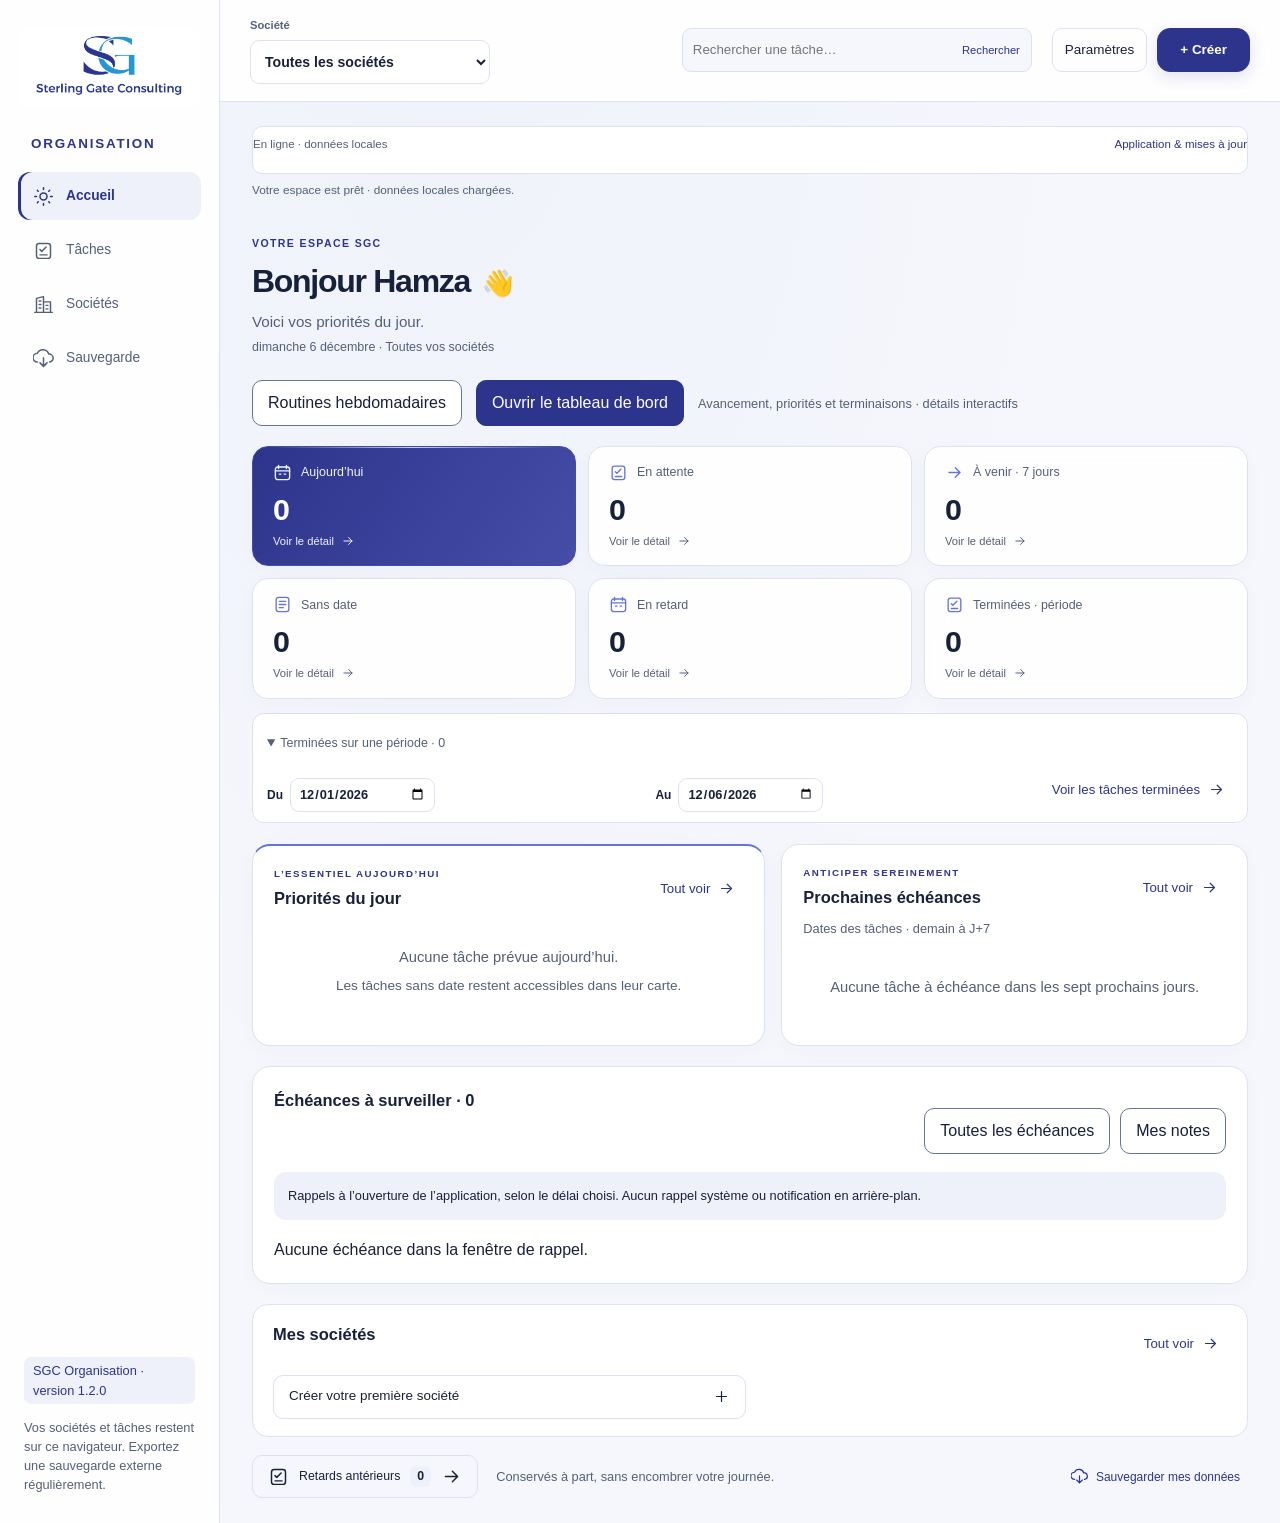
==== commit c035cf37: "SGC Organisation 1.2.0 : securite (code seulement, aucune donnee)" ====
--- a/index.html
+++ b/index.html
@@ -1,3 +1,3 @@
 <!doctype html>
 <html lang="fr" data-theme="light"><head><meta http-equiv="Content-Security-Policy" content="default-src 'self'; script-src 'self'; style-src 'self'; img-src 'self' data: blob:; connect-src 'self' https://api.github.com; worker-src 'self'; manifest-src 'self'; frame-src 'self' blob:; object-src 'none'; base-uri 'self'; form-action 'none'"><meta name="referrer" content="no-referrer"><meta charset="utf-8"><meta name="viewport" content="width=device-width,initial-scale=1,viewport-fit=cover"><meta name="theme-color" content="#2D348B"><link rel="manifest" href="manifest.webmanifest"><link rel="apple-touch-icon" href="src/assets/pwa/icon-192.png"><title>SGC Organisation</title><link rel="icon" href="data:,"><link rel="stylesheet" href="src/styles.css"><link rel="stylesheet" href="src/liquid-glass-v2.css"><link rel="stylesheet" href="src/device.css"></head>
-<body><a class="skip" href="#content">Aller au contenu</a><div class="shell"><aside class="sidebar glass"><div class="brand"><img src="src/assets/sterling-gate-official.png" alt="Sterling Gate Consulting — logo officiel" width="3881" height="1687"></div><h1>Organisation</h1><nav aria-label="Navigation principale"><button data-route="home" aria-current="page">Accueil</button><button data-route="tasks">Tâches</button><button data-route="companies">Sociétés</button><button data-route="backup">Sauvegarde</button></nav><div class="side-note"><span class="tag">SGC Organisation · version 1.1.0</span><p>Vos sociétés et tâches restent sur ce navigateur. Exportez une sauvegarde externe régulièrement.</p></div></aside><main><header class="top glass"><div class="mobile-brand"><img src="src/assets/sterling-gate-official.png" alt="Sterling Gate Consulting" width="3881" height="1687"><span>Organisation</span></div><label>Société<select id="company-filter"><option value="">Toutes les sociétés</option></select></label><form id="header-search-form" role="search"><label class="sr-only" for="header-search">Rechercher dans les tâches</label><input id="header-search" type="search" placeholder="Rechercher une tâche…"><button type="submit" aria-label="Lancer la recherche">Rechercher</button></form><div class="tools"><button id="settings-trigger" aria-haspopup="dialog" aria-controls="settings-menu">Paramètres</button><button id="create-trigger" class="primary create-trigger" aria-haspopup="dialog" aria-expanded="false" aria-controls="create-menu">+ Créer</button></div></header><div class="page"><section class="pwa-strip" aria-label="Installation et connexion"><span id="connection-state">Données locales</span><details><summary>Application & mises à jour</summary><p id="pwa-status" role="status" aria-live="polite">Préparation PWA…</p><div class="pwa-actions"><button id="install-app" disabled>Installer l’application</button><button id="pwa-guide">Comment installer ?</button><button id="pwa-check">Vérifier les mises à jour</button><button id="pwa-reload" hidden>Recharger quand prêt</button></div></details><div id="pwa-update" hidden><strong>Nouvelle version disponible</strong><p>Sauvegardez vos données et fermez les autres fenêtres avant activation.</p><button id="pwa-activate" class="primary">Activer la mise à jour</button></div></section><div id="status" role="status" aria-live="polite">Ouverture du stockage local…</div><div id="error" role="alert" hidden></div><div id="content" tabindex="-1"></div></div></main></div><dialog id="pwa-guide-dialog" aria-labelledby="pwa-guide-title"><header class="dialog-head"><h2 id="pwa-guide-title">Installer SGC Organisation</h2><button id="pwa-guide-close">Fermer</button></header><ol class="steps"><li>Sur Android, ouvrir l’adresse HTTPS privée qui aura été approuvée dans Chrome.</li><li>Attendre le chargement complet puis choisir Installer l’application dans Chrome, ou utiliser le bouton lorsqu’il est proposé.</li><li>Vérifier l’icône SGC et lancer depuis l’écran d’accueil.</li><li>Créer des données fictives, fermer, rouvrir puis tester hors ligne et sauvegarde/restauration.</li></ol><p class="helper">Aucun hébergement n’est activé. 127.0.0.1 sur le téléphone désigne le téléphone, pas votre PC. Les données PC ne se transfèrent pas automatiquement vers une autre adresse ou un autre appareil.</p><p class="muted">Le cache garde le code, pas une sauvegarde des sociétés et tâches. Gardez une copie externe vérifiée.</p></dialog><dialog id="settings-menu" class="settings-menu glass" aria-labelledby="settings-title"><header class="dialog-head"><div><p class="eyebrow">Votre espace SGC</p><h2 id="settings-title">Plus & paramètres</h2></div><button id="close-settings">Fermer</button></header><div class="settings-options"><button data-route="notes">Notes</button><button data-route="deadlines">Échéances</button><button data-route="routines">Routines hebdomadaires</button><button data-route="dashboard">Tableau de bord</button><button data-route="backup">Sauvegarde et restauration</button><button id="theme" aria-pressed="false">Mode sombre</button><button id="effects" aria-pressed="false">Réduire les effets</button></div><p class="helper small">Les préférences d’affichage sont mémorisées sur ce navigateur. Les sauvegardes E1 incluent les fiches complètes et leurs pièces.</p></dialog><dialog id="create-menu" class="create-menu glass" aria-labelledby="create-title"><header class="dialog-head"><div><p class="eyebrow">Un accès, toutes vos actions</p><h2 id="create-title">Créer</h2></div><button id="close-create" aria-label="Fermer le menu Créer">Fermer</button></header><p id="create-context" class="muted"></p><div class="creation-options"><button id="create-task"><span data-icon="tasks"></span><span><strong>Tâche</strong><small>Un intitulé suffit, sans workflow</small></span></button><button id="create-company"><span data-icon="companies"></span><span><strong>Société</strong><small>Créer une fiche avec son nom</small></span></button><button id="create-note"><span data-icon="note"></span><span><strong>Note rapide</strong><small>Générale ou liée à une société</small></span></button><button id="create-deadline"><span data-icon="calendar"></span><span><strong>Échéance</strong><small>Suivre une date importante</small></span></button></div></dialog><dialog id="editor" aria-labelledby="editor-title"><header class="dialog-head"><h2 id="editor-title"></h2><button id="close-editor" type="button" aria-label="Fermer le formulaire">Fermer</button></header><form id="editor-form"><div id="form-fields"></div><p id="form-error" role="alert" hidden></p><div class="actions"><button type="button" id="cancel-editor">Annuler</button><button type="submit" class="primary" id="save-editor">Enregistrer</button></div></form></dialog><script type="module" src="src/app.js"></script></body></html>
+<body><a class="skip" href="#content">Aller au contenu</a><div class="shell"><aside class="sidebar glass"><div class="brand"><img src="src/assets/sterling-gate-official.png" alt="Sterling Gate Consulting — logo officiel" width="3881" height="1687"></div><h1>Organisation</h1><nav aria-label="Navigation principale"><button data-route="home" aria-current="page">Accueil</button><button data-route="tasks">Tâches</button><button data-route="companies">Sociétés</button><button data-route="backup">Sauvegarde</button></nav><div class="side-note"><span class="tag">SGC Organisation · version 1.2.0</span><p>Vos sociétés et tâches restent sur ce navigateur. Exportez une sauvegarde externe régulièrement.</p></div></aside><main><header class="top glass"><div class="mobile-brand"><img src="src/assets/sterling-gate-official.png" alt="Sterling Gate Consulting" width="3881" height="1687"><span>Organisation</span></div><label>Société<select id="company-filter"><option value="">Toutes les sociétés</option></select></label><form id="header-search-form" role="search"><label class="sr-only" for="header-search">Rechercher dans les tâches</label><input id="header-search" type="search" placeholder="Rechercher une tâche…"><button type="submit" aria-label="Lancer la recherche">Rechercher</button></form><div class="tools"><button id="settings-trigger" aria-haspopup="dialog" aria-controls="settings-menu">Paramètres</button><button id="create-trigger" class="primary create-trigger" aria-haspopup="dialog" aria-expanded="false" aria-controls="create-menu">+ Créer</button></div></header><div class="page"><section class="pwa-strip" aria-label="Installation et connexion"><span id="connection-state">Données locales</span><details><summary>Application & mises à jour</summary><p id="pwa-status" role="status" aria-live="polite">Préparation PWA…</p><div class="pwa-actions"><button id="install-app" disabled>Installer l’application</button><button id="pwa-guide">Comment installer ?</button><button id="pwa-check">Vérifier les mises à jour</button><button id="pwa-reload" hidden>Recharger quand prêt</button></div></details><div id="pwa-update" hidden><strong>Nouvelle version disponible</strong><p>Sauvegardez vos données et fermez les autres fenêtres avant activation.</p><button id="pwa-activate" class="primary">Activer la mise à jour</button></div></section><div id="status" role="status" aria-live="polite">Ouverture du stockage local…</div><div id="error" role="alert" hidden></div><div id="content" tabindex="-1"></div></div></main></div><dialog id="pwa-guide-dialog" aria-labelledby="pwa-guide-title"><header class="dialog-head"><h2 id="pwa-guide-title">Installer SGC Organisation</h2><button id="pwa-guide-close">Fermer</button></header><ol class="steps"><li>Sur Android, ouvrir l’adresse HTTPS privée qui aura été approuvée dans Chrome.</li><li>Attendre le chargement complet puis choisir Installer l’application dans Chrome, ou utiliser le bouton lorsqu’il est proposé.</li><li>Vérifier l’icône SGC et lancer depuis l’écran d’accueil.</li><li>Créer des données fictives, fermer, rouvrir puis tester hors ligne et sauvegarde/restauration.</li></ol><p class="helper">Aucun hébergement n’est activé. 127.0.0.1 sur le téléphone désigne le téléphone, pas votre PC. Les données PC ne se transfèrent pas automatiquement vers une autre adresse ou un autre appareil.</p><p class="muted">Le cache garde le code, pas une sauvegarde des sociétés et tâches. Gardez une copie externe vérifiée.</p></dialog><dialog id="settings-menu" class="settings-menu glass" aria-labelledby="settings-title"><header class="dialog-head"><div><p class="eyebrow">Votre espace SGC</p><h2 id="settings-title">Plus & paramètres</h2></div><button id="close-settings">Fermer</button></header><div class="settings-options"><button data-route="notes">Notes</button><button data-route="deadlines">Échéances</button><button data-route="routines">Routines hebdomadaires</button><button data-route="dashboard">Tableau de bord</button><button data-route="backup">Sauvegarde et restauration</button><button id="theme" aria-pressed="false">Mode sombre</button><button id="effects" aria-pressed="false">Réduire les effets</button></div><p class="helper small">Les préférences d’affichage sont mémorisées sur ce navigateur. Les sauvegardes E1 incluent les fiches complètes et leurs pièces.</p></dialog><dialog id="create-menu" class="create-menu glass" aria-labelledby="create-title"><header class="dialog-head"><div><p class="eyebrow">Un accès, toutes vos actions</p><h2 id="create-title">Créer</h2></div><button id="close-create" aria-label="Fermer le menu Créer">Fermer</button></header><p id="create-context" class="muted"></p><div class="creation-options"><button id="create-task"><span data-icon="tasks"></span><span><strong>Tâche</strong><small>Un intitulé suffit, sans workflow</small></span></button><button id="create-company"><span data-icon="companies"></span><span><strong>Société</strong><small>Créer une fiche avec son nom</small></span></button><button id="create-note"><span data-icon="note"></span><span><strong>Note rapide</strong><small>Générale ou liée à une société</small></span></button><button id="create-deadline"><span data-icon="calendar"></span><span><strong>Échéance</strong><small>Suivre une date importante</small></span></button></div></dialog><dialog id="editor" aria-labelledby="editor-title"><header class="dialog-head"><h2 id="editor-title"></h2><button id="close-editor" type="button" aria-label="Fermer le formulaire">Fermer</button></header><form id="editor-form"><div id="form-fields"></div><p id="form-error" role="alert" hidden></p><div class="actions"><button type="button" id="cancel-editor">Annuler</button><button type="submit" class="primary" id="save-editor">Enregistrer</button></div></form></dialog><script type="module" src="src/app.js"></script></body></html>
--- a/src/device.css
+++ b/src/device.css
@@ -48,3 +48,7 @@
 .sync-token summary{cursor:pointer;font-weight:600;min-height:44px;display:flex;align-items:center}
 .token-banner{background:#fdecec;color:#7f1d1d;border-color:#f1aaaa}
 .sync-choices button.primary small{color:#fff;opacity:1}
+.lost-device{margin-top:16px;border-top:1px solid var(--line);padding-top:8px}
+.lost-device summary{cursor:pointer;font-weight:600;min-height:44px;display:flex;align-items:center}
+.lost-device li{margin:6px 0}
+#backup-encryption{margin:12px 0}
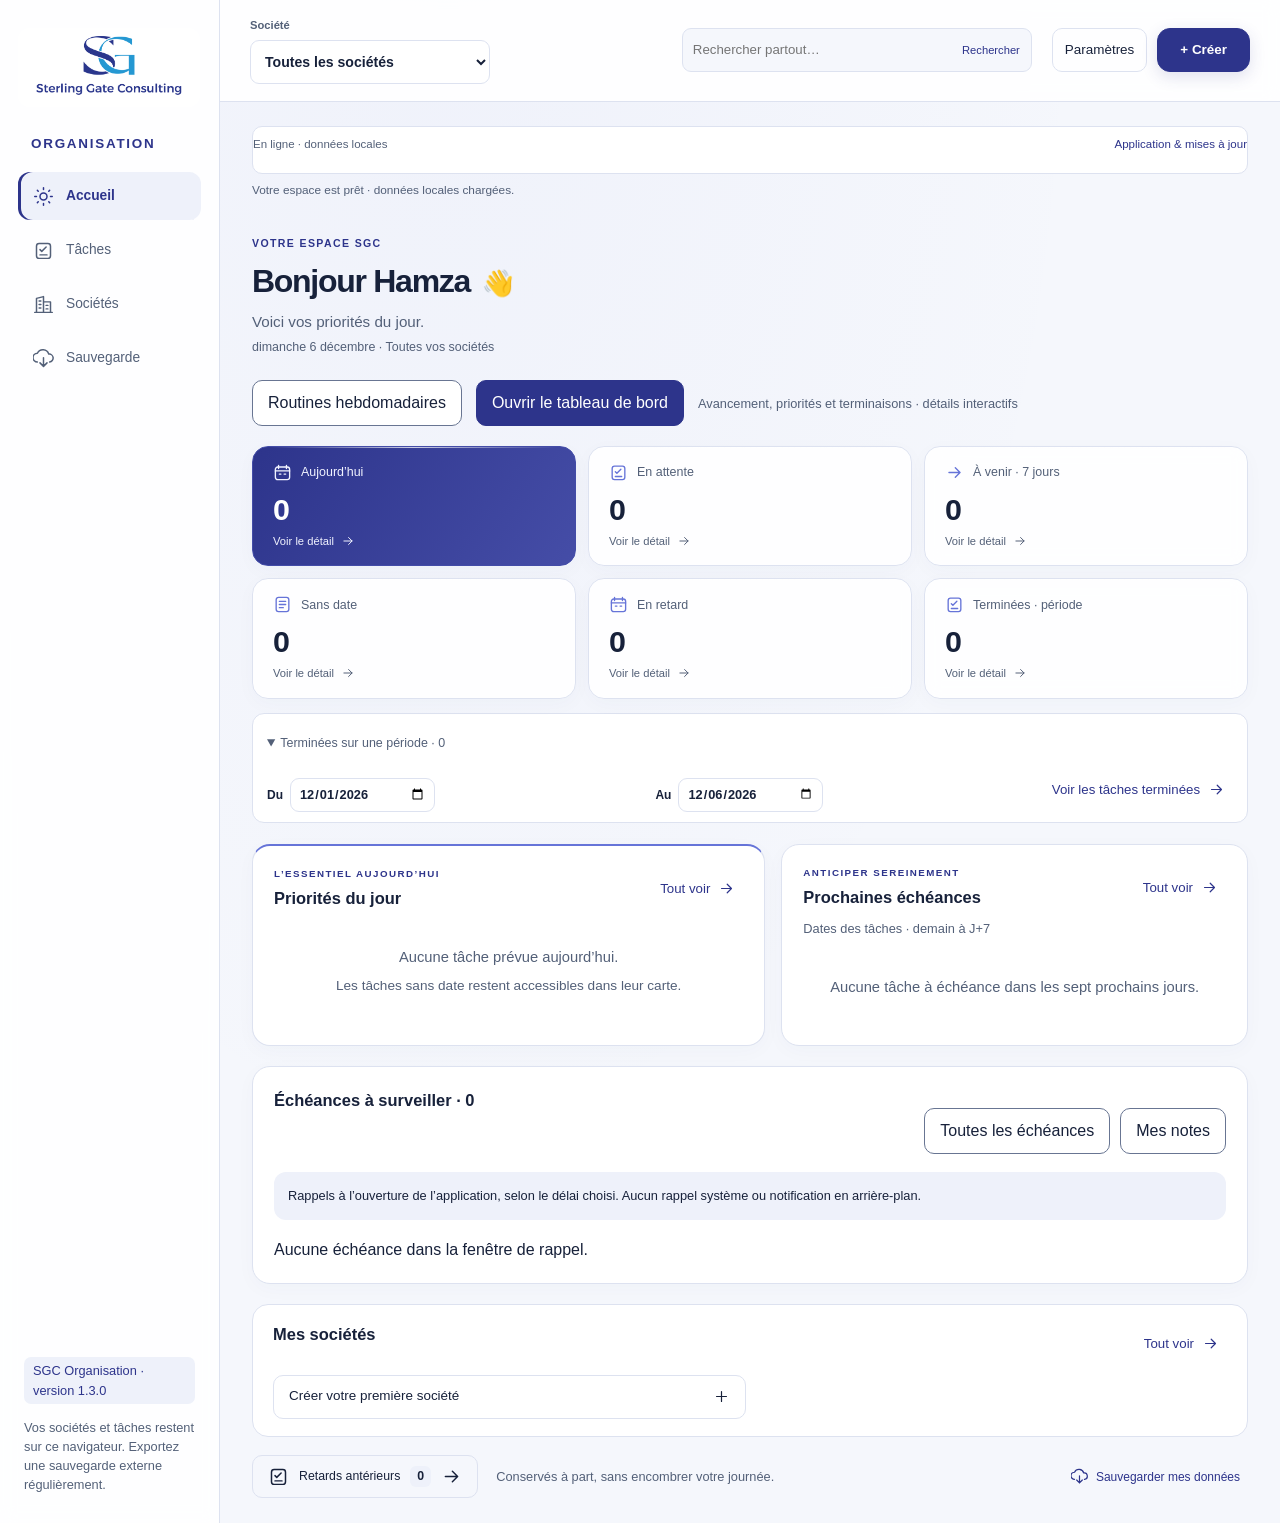
==== commit 8d882a98: "SGC Organisation 1.3.0 : agenda, recherche globale, doublons (code seulement, aucune donnee)" ====
--- a/index.html
+++ b/index.html
@@ -1,3 +1,3 @@
 <!doctype html>
 <html lang="fr" data-theme="light"><head><meta http-equiv="Content-Security-Policy" content="default-src 'self'; script-src 'self'; style-src 'self'; img-src 'self' data: blob:; connect-src 'self' https://api.github.com; worker-src 'self'; manifest-src 'self'; frame-src 'self' blob:; object-src 'none'; base-uri 'self'; form-action 'none'"><meta name="referrer" content="no-referrer"><meta charset="utf-8"><meta name="viewport" content="width=device-width,initial-scale=1,viewport-fit=cover"><meta name="theme-color" content="#2D348B"><link rel="manifest" href="manifest.webmanifest"><link rel="apple-touch-icon" href="src/assets/pwa/icon-192.png"><title>SGC Organisation</title><link rel="icon" href="data:,"><link rel="stylesheet" href="src/styles.css"><link rel="stylesheet" href="src/liquid-glass-v2.css"><link rel="stylesheet" href="src/device.css"></head>
-<body><a class="skip" href="#content">Aller au contenu</a><div class="shell"><aside class="sidebar glass"><div class="brand"><img src="src/assets/sterling-gate-official.png" alt="Sterling Gate Consulting — logo officiel" width="3881" height="1687"></div><h1>Organisation</h1><nav aria-label="Navigation principale"><button data-route="home" aria-current="page">Accueil</button><button data-route="tasks">Tâches</button><button data-route="companies">Sociétés</button><button data-route="backup">Sauvegarde</button></nav><div class="side-note"><span class="tag">SGC Organisation · version 1.2.0</span><p>Vos sociétés et tâches restent sur ce navigateur. Exportez une sauvegarde externe régulièrement.</p></div></aside><main><header class="top glass"><div class="mobile-brand"><img src="src/assets/sterling-gate-official.png" alt="Sterling Gate Consulting" width="3881" height="1687"><span>Organisation</span></div><label>Société<select id="company-filter"><option value="">Toutes les sociétés</option></select></label><form id="header-search-form" role="search"><label class="sr-only" for="header-search">Rechercher dans les tâches</label><input id="header-search" type="search" placeholder="Rechercher une tâche…"><button type="submit" aria-label="Lancer la recherche">Rechercher</button></form><div class="tools"><button id="settings-trigger" aria-haspopup="dialog" aria-controls="settings-menu">Paramètres</button><button id="create-trigger" class="primary create-trigger" aria-haspopup="dialog" aria-expanded="false" aria-controls="create-menu">+ Créer</button></div></header><div class="page"><section class="pwa-strip" aria-label="Installation et connexion"><span id="connection-state">Données locales</span><details><summary>Application & mises à jour</summary><p id="pwa-status" role="status" aria-live="polite">Préparation PWA…</p><div class="pwa-actions"><button id="install-app" disabled>Installer l’application</button><button id="pwa-guide">Comment installer ?</button><button id="pwa-check">Vérifier les mises à jour</button><button id="pwa-reload" hidden>Recharger quand prêt</button></div></details><div id="pwa-update" hidden><strong>Nouvelle version disponible</strong><p>Sauvegardez vos données et fermez les autres fenêtres avant activation.</p><button id="pwa-activate" class="primary">Activer la mise à jour</button></div></section><div id="status" role="status" aria-live="polite">Ouverture du stockage local…</div><div id="error" role="alert" hidden></div><div id="content" tabindex="-1"></div></div></main></div><dialog id="pwa-guide-dialog" aria-labelledby="pwa-guide-title"><header class="dialog-head"><h2 id="pwa-guide-title">Installer SGC Organisation</h2><button id="pwa-guide-close">Fermer</button></header><ol class="steps"><li>Sur Android, ouvrir l’adresse HTTPS privée qui aura été approuvée dans Chrome.</li><li>Attendre le chargement complet puis choisir Installer l’application dans Chrome, ou utiliser le bouton lorsqu’il est proposé.</li><li>Vérifier l’icône SGC et lancer depuis l’écran d’accueil.</li><li>Créer des données fictives, fermer, rouvrir puis tester hors ligne et sauvegarde/restauration.</li></ol><p class="helper">Aucun hébergement n’est activé. 127.0.0.1 sur le téléphone désigne le téléphone, pas votre PC. Les données PC ne se transfèrent pas automatiquement vers une autre adresse ou un autre appareil.</p><p class="muted">Le cache garde le code, pas une sauvegarde des sociétés et tâches. Gardez une copie externe vérifiée.</p></dialog><dialog id="settings-menu" class="settings-menu glass" aria-labelledby="settings-title"><header class="dialog-head"><div><p class="eyebrow">Votre espace SGC</p><h2 id="settings-title">Plus & paramètres</h2></div><button id="close-settings">Fermer</button></header><div class="settings-options"><button data-route="notes">Notes</button><button data-route="deadlines">Échéances</button><button data-route="routines">Routines hebdomadaires</button><button data-route="dashboard">Tableau de bord</button><button data-route="backup">Sauvegarde et restauration</button><button id="theme" aria-pressed="false">Mode sombre</button><button id="effects" aria-pressed="false">Réduire les effets</button></div><p class="helper small">Les préférences d’affichage sont mémorisées sur ce navigateur. Les sauvegardes E1 incluent les fiches complètes et leurs pièces.</p></dialog><dialog id="create-menu" class="create-menu glass" aria-labelledby="create-title"><header class="dialog-head"><div><p class="eyebrow">Un accès, toutes vos actions</p><h2 id="create-title">Créer</h2></div><button id="close-create" aria-label="Fermer le menu Créer">Fermer</button></header><p id="create-context" class="muted"></p><div class="creation-options"><button id="create-task"><span data-icon="tasks"></span><span><strong>Tâche</strong><small>Un intitulé suffit, sans workflow</small></span></button><button id="create-company"><span data-icon="companies"></span><span><strong>Société</strong><small>Créer une fiche avec son nom</small></span></button><button id="create-note"><span data-icon="note"></span><span><strong>Note rapide</strong><small>Générale ou liée à une société</small></span></button><button id="create-deadline"><span data-icon="calendar"></span><span><strong>Échéance</strong><small>Suivre une date importante</small></span></button></div></dialog><dialog id="editor" aria-labelledby="editor-title"><header class="dialog-head"><h2 id="editor-title"></h2><button id="close-editor" type="button" aria-label="Fermer le formulaire">Fermer</button></header><form id="editor-form"><div id="form-fields"></div><p id="form-error" role="alert" hidden></p><div class="actions"><button type="button" id="cancel-editor">Annuler</button><button type="submit" class="primary" id="save-editor">Enregistrer</button></div></form></dialog><script type="module" src="src/app.js"></script></body></html>
+<body><a class="skip" href="#content">Aller au contenu</a><div class="shell"><aside class="sidebar glass"><div class="brand"><img src="src/assets/sterling-gate-official.png" alt="Sterling Gate Consulting — logo officiel" width="3881" height="1687"></div><h1>Organisation</h1><nav aria-label="Navigation principale"><button data-route="home" aria-current="page">Accueil</button><button data-route="tasks">Tâches</button><button data-route="companies">Sociétés</button><button data-route="backup">Sauvegarde</button></nav><div class="side-note"><span class="tag">SGC Organisation · version 1.3.0</span><p>Vos sociétés et tâches restent sur ce navigateur. Exportez une sauvegarde externe régulièrement.</p></div></aside><main><header class="top glass"><div class="mobile-brand"><img src="src/assets/sterling-gate-official.png" alt="Sterling Gate Consulting" width="3881" height="1687"><span>Organisation</span></div><label>Société<select id="company-filter"><option value="">Toutes les sociétés</option></select></label><form id="header-search-form" role="search"><label class="sr-only" for="header-search">Rechercher dans toute l’application</label><input id="header-search" type="search" placeholder="Rechercher partout…"><button type="submit" aria-label="Lancer la recherche">Rechercher</button></form><div class="tools"><button id="settings-trigger" aria-haspopup="dialog" aria-controls="settings-menu">Paramètres</button><button id="create-trigger" class="primary create-trigger" aria-haspopup="dialog" aria-expanded="false" aria-controls="create-menu">+ Créer</button></div></header><div class="page"><section class="pwa-strip" aria-label="Installation et connexion"><span id="connection-state">Données locales</span><details><summary>Application & mises à jour</summary><p id="pwa-status" role="status" aria-live="polite">Préparation PWA…</p><div class="pwa-actions"><button id="install-app" disabled>Installer l’application</button><button id="pwa-guide">Comment installer ?</button><button id="pwa-check">Vérifier les mises à jour</button><button id="pwa-reload" hidden>Recharger quand prêt</button></div></details><div id="pwa-update" hidden><strong>Nouvelle version disponible</strong><p>Sauvegardez vos données et fermez les autres fenêtres avant activation.</p><button id="pwa-activate" class="primary">Activer la mise à jour</button></div></section><div id="status" role="status" aria-live="polite">Ouverture du stockage local…</div><div id="error" role="alert" hidden></div><div id="content" tabindex="-1"></div></div></main></div><dialog id="pwa-guide-dialog" aria-labelledby="pwa-guide-title"><header class="dialog-head"><h2 id="pwa-guide-title">Installer SGC Organisation</h2><button id="pwa-guide-close">Fermer</button></header><ol class="steps"><li>Sur Android, ouvrir l’adresse HTTPS privée qui aura été approuvée dans Chrome.</li><li>Attendre le chargement complet puis choisir Installer l’application dans Chrome, ou utiliser le bouton lorsqu’il est proposé.</li><li>Vérifier l’icône SGC et lancer depuis l’écran d’accueil.</li><li>Créer des données fictives, fermer, rouvrir puis tester hors ligne et sauvegarde/restauration.</li></ol><p class="helper">Aucun hébergement n’est activé. 127.0.0.1 sur le téléphone désigne le téléphone, pas votre PC. Les données PC ne se transfèrent pas automatiquement vers une autre adresse ou un autre appareil.</p><p class="muted">Le cache garde le code, pas une sauvegarde des sociétés et tâches. Gardez une copie externe vérifiée.</p></dialog><dialog id="settings-menu" class="settings-menu glass" aria-labelledby="settings-title"><header class="dialog-head"><div><p class="eyebrow">Votre espace SGC</p><h2 id="settings-title">Plus & paramètres</h2></div><button id="close-settings">Fermer</button></header><div class="settings-options"><button data-route="notes">Notes</button><button data-route="deadlines">Échéances</button><button data-route="routines">Routines hebdomadaires</button><button data-route="dashboard">Tableau de bord</button><button data-route="backup">Sauvegarde et restauration</button><button id="theme" aria-pressed="false">Mode sombre</button><button id="effects" aria-pressed="false">Réduire les effets</button></div><p class="helper small">Les préférences d’affichage sont mémorisées sur ce navigateur. Les sauvegardes E1 incluent les fiches complètes et leurs pièces.</p></dialog><dialog id="create-menu" class="create-menu glass" aria-labelledby="create-title"><header class="dialog-head"><div><p class="eyebrow">Un accès, toutes vos actions</p><h2 id="create-title">Créer</h2></div><button id="close-create" aria-label="Fermer le menu Créer">Fermer</button></header><p id="create-context" class="muted"></p><div class="creation-options"><button id="create-task"><span data-icon="tasks"></span><span><strong>Tâche</strong><small>Un intitulé suffit, sans workflow</small></span></button><button id="create-company"><span data-icon="companies"></span><span><strong>Société</strong><small>Créer une fiche avec son nom</small></span></button><button id="create-note"><span data-icon="note"></span><span><strong>Note rapide</strong><small>Générale ou liée à une société</small></span></button><button id="create-deadline"><span data-icon="calendar"></span><span><strong>Échéance</strong><small>Suivre une date importante</small></span></button></div></dialog><dialog id="editor" aria-labelledby="editor-title"><header class="dialog-head"><h2 id="editor-title"></h2><button id="close-editor" type="button" aria-label="Fermer le formulaire">Fermer</button></header><form id="editor-form"><div id="form-fields"></div><p id="form-error" role="alert" hidden></p><div class="actions"><button type="button" id="cancel-editor">Annuler</button><button type="submit" class="primary" id="save-editor">Enregistrer</button></div></form></dialog><script type="module" src="src/app.js"></script></body></html>
--- a/src/device.css
+++ b/src/device.css
@@ -52,3 +52,10 @@
 .lost-device summary{cursor:pointer;font-weight:600;min-height:44px;display:flex;align-items:center}
 .lost-device li{margin:6px 0}
 #backup-encryption{margin:12px 0}
+.ics-help{margin:0 0 14px}
+.ics-help summary{cursor:pointer;font-weight:600;min-height:44px;display:flex;align-items:center}
+.search-results{display:grid;gap:14px;grid-template-columns:repeat(auto-fit,minmax(280px,1fr))}
+.search-list{list-style:none;padding:0;margin:8px 0 0;display:grid;gap:8px}
+.search-list button{width:100%;display:grid;gap:3px;text-align:left;min-height:52px;padding:10px 12px}
+.search-list small{color:var(--muted);font-weight:400}
+.search-field{flex:1;min-width:0}.search-field input{width:100%}
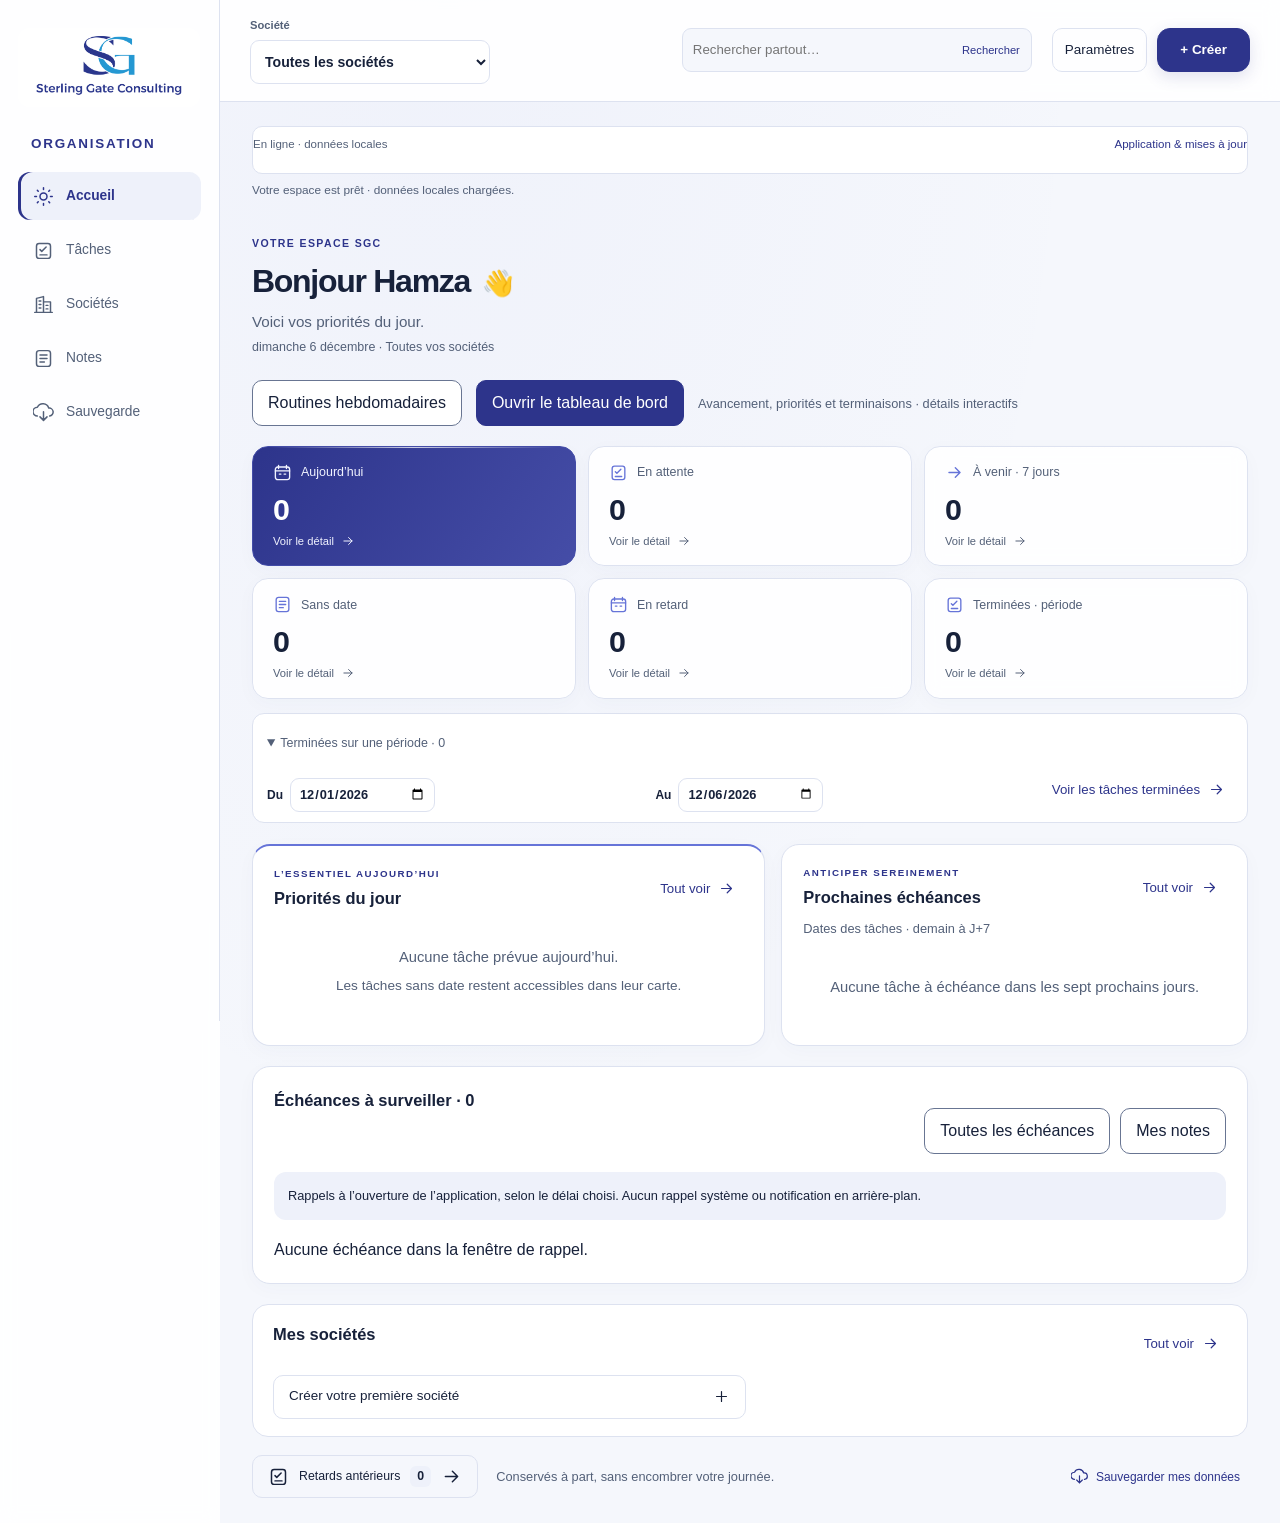
==== commit 89408c98: "SGC Organisation 1.5.0 : routines dans les taches, rapport des routines, ecran Notes (code seulement" ====
--- a/index.html
+++ b/index.html
@@ -1,3 +1,3 @@
 <!doctype html>
 <html lang="fr" data-theme="light"><head><meta http-equiv="Content-Security-Policy" content="default-src 'self'; script-src 'self'; style-src 'self'; img-src 'self' data: blob:; connect-src 'self' https://api.github.com; worker-src 'self'; manifest-src 'self'; frame-src 'self' blob:; object-src 'none'; base-uri 'self'; form-action 'none'"><meta name="referrer" content="no-referrer"><meta charset="utf-8"><meta name="viewport" content="width=device-width,initial-scale=1,viewport-fit=cover"><meta name="theme-color" content="#2D348B"><link rel="manifest" href="manifest.webmanifest"><link rel="apple-touch-icon" href="src/assets/pwa/icon-192.png"><title>SGC Organisation</title><link rel="icon" href="data:,"><link rel="stylesheet" href="src/styles.css"><link rel="stylesheet" href="src/liquid-glass-v2.css"><link rel="stylesheet" href="src/device.css"></head>
-<body><a class="skip" href="#content">Aller au contenu</a><div class="shell"><aside class="sidebar glass"><div class="brand"><img src="src/assets/sterling-gate-official.png" alt="Sterling Gate Consulting — logo officiel" width="3881" height="1687"></div><h1>Organisation</h1><nav aria-label="Navigation principale"><button data-route="home" aria-current="page">Accueil</button><button data-route="tasks">Tâches</button><button data-route="companies">Sociétés</button><button data-route="backup">Sauvegarde</button></nav><div class="side-note"><span class="tag">SGC Organisation · version 1.3.0</span><p>Vos sociétés et tâches restent sur ce navigateur. Exportez une sauvegarde externe régulièrement.</p></div></aside><main><header class="top glass"><div class="mobile-brand"><img src="src/assets/sterling-gate-official.png" alt="Sterling Gate Consulting" width="3881" height="1687"><span>Organisation</span></div><label>Société<select id="company-filter"><option value="">Toutes les sociétés</option></select></label><form id="header-search-form" role="search"><label class="sr-only" for="header-search">Rechercher dans toute l’application</label><input id="header-search" type="search" placeholder="Rechercher partout…"><button type="submit" aria-label="Lancer la recherche">Rechercher</button></form><div class="tools"><button id="settings-trigger" aria-haspopup="dialog" aria-controls="settings-menu">Paramètres</button><button id="create-trigger" class="primary create-trigger" aria-haspopup="dialog" aria-expanded="false" aria-controls="create-menu">+ Créer</button></div></header><div class="page"><section class="pwa-strip" aria-label="Installation et connexion"><span id="connection-state">Données locales</span><details><summary>Application & mises à jour</summary><p id="pwa-status" role="status" aria-live="polite">Préparation PWA…</p><div class="pwa-actions"><button id="install-app" disabled>Installer l’application</button><button id="pwa-guide">Comment installer ?</button><button id="pwa-check">Vérifier les mises à jour</button><button id="pwa-reload" hidden>Recharger quand prêt</button></div></details><div id="pwa-update" hidden><strong>Nouvelle version disponible</strong><p>Sauvegardez vos données et fermez les autres fenêtres avant activation.</p><button id="pwa-activate" class="primary">Activer la mise à jour</button></div></section><div id="status" role="status" aria-live="polite">Ouverture du stockage local…</div><div id="error" role="alert" hidden></div><div id="content" tabindex="-1"></div></div></main></div><dialog id="pwa-guide-dialog" aria-labelledby="pwa-guide-title"><header class="dialog-head"><h2 id="pwa-guide-title">Installer SGC Organisation</h2><button id="pwa-guide-close">Fermer</button></header><ol class="steps"><li>Sur Android, ouvrir l’adresse HTTPS privée qui aura été approuvée dans Chrome.</li><li>Attendre le chargement complet puis choisir Installer l’application dans Chrome, ou utiliser le bouton lorsqu’il est proposé.</li><li>Vérifier l’icône SGC et lancer depuis l’écran d’accueil.</li><li>Créer des données fictives, fermer, rouvrir puis tester hors ligne et sauvegarde/restauration.</li></ol><p class="helper">Aucun hébergement n’est activé. 127.0.0.1 sur le téléphone désigne le téléphone, pas votre PC. Les données PC ne se transfèrent pas automatiquement vers une autre adresse ou un autre appareil.</p><p class="muted">Le cache garde le code, pas une sauvegarde des sociétés et tâches. Gardez une copie externe vérifiée.</p></dialog><dialog id="settings-menu" class="settings-menu glass" aria-labelledby="settings-title"><header class="dialog-head"><div><p class="eyebrow">Votre espace SGC</p><h2 id="settings-title">Plus & paramètres</h2></div><button id="close-settings">Fermer</button></header><div class="settings-options"><button data-route="notes">Notes</button><button data-route="deadlines">Échéances</button><button data-route="routines">Routines hebdomadaires</button><button data-route="dashboard">Tableau de bord</button><button data-route="backup">Sauvegarde et restauration</button><button id="theme" aria-pressed="false">Mode sombre</button><button id="effects" aria-pressed="false">Réduire les effets</button></div><p class="helper small">Les préférences d’affichage sont mémorisées sur ce navigateur. Les sauvegardes E1 incluent les fiches complètes et leurs pièces.</p></dialog><dialog id="create-menu" class="create-menu glass" aria-labelledby="create-title"><header class="dialog-head"><div><p class="eyebrow">Un accès, toutes vos actions</p><h2 id="create-title">Créer</h2></div><button id="close-create" aria-label="Fermer le menu Créer">Fermer</button></header><p id="create-context" class="muted"></p><div class="creation-options"><button id="create-task"><span data-icon="tasks"></span><span><strong>Tâche</strong><small>Un intitulé suffit, sans workflow</small></span></button><button id="create-company"><span data-icon="companies"></span><span><strong>Société</strong><small>Créer une fiche avec son nom</small></span></button><button id="create-note"><span data-icon="note"></span><span><strong>Note rapide</strong><small>Générale ou liée à une société</small></span></button><button id="create-deadline"><span data-icon="calendar"></span><span><strong>Échéance</strong><small>Suivre une date importante</small></span></button></div></dialog><dialog id="editor" aria-labelledby="editor-title"><header class="dialog-head"><h2 id="editor-title"></h2><button id="close-editor" type="button" aria-label="Fermer le formulaire">Fermer</button></header><form id="editor-form"><div id="form-fields"></div><p id="form-error" role="alert" hidden></p><div class="actions"><button type="button" id="cancel-editor">Annuler</button><button type="submit" class="primary" id="save-editor">Enregistrer</button></div></form></dialog><script type="module" src="src/app.js"></script></body></html>
+<body><a class="skip" href="#content">Aller au contenu</a><div class="shell"><aside class="sidebar glass"><div class="brand"><img src="src/assets/sterling-gate-official.png" alt="Sterling Gate Consulting — logo officiel" width="3881" height="1687"></div><h1>Organisation</h1><nav aria-label="Navigation principale"><button data-route="home" aria-current="page">Accueil</button><button data-route="tasks">Tâches</button><button data-route="companies">Sociétés</button><button data-route="notes">Notes</button><button data-route="backup">Sauvegarde</button></nav><div class="side-note"><span class="tag">SGC Organisation · version 1.5.0</span><p>Vos sociétés et tâches restent sur ce navigateur. Exportez une sauvegarde externe régulièrement.</p></div></aside><main><header class="top glass"><div class="mobile-brand"><img src="src/assets/sterling-gate-official.png" alt="Sterling Gate Consulting" width="3881" height="1687"><span>Organisation</span></div><label>Société<select id="company-filter"><option value="">Toutes les sociétés</option></select></label><form id="header-search-form" role="search"><label class="sr-only" for="header-search">Rechercher dans toute l’application</label><input id="header-search" type="search" placeholder="Rechercher partout…"><button type="submit" aria-label="Lancer la recherche">Rechercher</button></form><div class="tools"><button id="settings-trigger" aria-haspopup="dialog" aria-controls="settings-menu">Paramètres</button><button id="create-trigger" class="primary create-trigger" aria-haspopup="dialog" aria-expanded="false" aria-controls="create-menu">+ Créer</button></div></header><div class="page"><section class="pwa-strip" aria-label="Installation et connexion"><span id="connection-state">Données locales</span><details><summary>Application & mises à jour</summary><p id="pwa-status" role="status" aria-live="polite">Préparation PWA…</p><div class="pwa-actions"><button id="install-app" disabled>Installer l’application</button><button id="pwa-guide">Comment installer ?</button><button id="pwa-check">Vérifier les mises à jour</button><button id="pwa-reload" hidden>Recharger quand prêt</button></div></details><div id="pwa-update" hidden><strong>Nouvelle version disponible</strong><p>Sauvegardez vos données et fermez les autres fenêtres avant activation.</p><button id="pwa-activate" class="primary">Activer la mise à jour</button></div></section><div id="status" role="status" aria-live="polite">Ouverture du stockage local…</div><div id="error" role="alert" hidden></div><div id="content" tabindex="-1"></div></div></main></div><dialog id="pwa-guide-dialog" aria-labelledby="pwa-guide-title"><header class="dialog-head"><h2 id="pwa-guide-title">Installer SGC Organisation</h2><button id="pwa-guide-close">Fermer</button></header><ol class="steps"><li>Sur Android, ouvrir l’adresse HTTPS privée qui aura été approuvée dans Chrome.</li><li>Attendre le chargement complet puis choisir Installer l’application dans Chrome, ou utiliser le bouton lorsqu’il est proposé.</li><li>Vérifier l’icône SGC et lancer depuis l’écran d’accueil.</li><li>Créer des données fictives, fermer, rouvrir puis tester hors ligne et sauvegarde/restauration.</li></ol><p class="helper">Aucun hébergement n’est activé. 127.0.0.1 sur le téléphone désigne le téléphone, pas votre PC. Les données PC ne se transfèrent pas automatiquement vers une autre adresse ou un autre appareil.</p><p class="muted">Le cache garde le code, pas une sauvegarde des sociétés et tâches. Gardez une copie externe vérifiée.</p></dialog><dialog id="settings-menu" class="settings-menu glass" aria-labelledby="settings-title"><header class="dialog-head"><div><p class="eyebrow">Votre espace SGC</p><h2 id="settings-title">Plus & paramètres</h2></div><button id="close-settings">Fermer</button></header><div class="settings-options"><button data-route="notes">Notes</button><button data-route="deadlines">Échéances</button><button data-route="routines">Routines hebdomadaires</button><button data-route="dashboard">Tableau de bord</button><button data-route="backup">Sauvegarde et restauration</button><button id="theme" aria-pressed="false">Mode sombre</button><button id="effects" aria-pressed="false">Réduire les effets</button></div><p class="helper small">Les préférences d’affichage sont mémorisées sur ce navigateur. Les sauvegardes E1 incluent les fiches complètes et leurs pièces.</p></dialog><dialog id="create-menu" class="create-menu glass" aria-labelledby="create-title"><header class="dialog-head"><div><p class="eyebrow">Un accès, toutes vos actions</p><h2 id="create-title">Créer</h2></div><button id="close-create" aria-label="Fermer le menu Créer">Fermer</button></header><p id="create-context" class="muted"></p><div class="creation-options"><button id="create-task"><span data-icon="tasks"></span><span><strong>Tâche</strong><small>Un intitulé suffit, sans workflow</small></span></button><button id="create-company"><span data-icon="companies"></span><span><strong>Société</strong><small>Créer une fiche avec son nom</small></span></button><button id="create-note"><span data-icon="note"></span><span><strong>Note rapide</strong><small>Générale ou liée à une société</small></span></button><button id="create-deadline"><span data-icon="calendar"></span><span><strong>Échéance</strong><small>Suivre une date importante</small></span></button></div></dialog><dialog id="editor" aria-labelledby="editor-title"><header class="dialog-head"><h2 id="editor-title"></h2><button id="close-editor" type="button" aria-label="Fermer le formulaire">Fermer</button></header><form id="editor-form"><div id="form-fields"></div><p id="form-error" role="alert" hidden></p><div class="actions"><button type="button" id="cancel-editor">Annuler</button><button type="submit" class="primary" id="save-editor">Enregistrer</button></div></form></dialog><script type="module" src="src/app.js"></script></body></html>
--- a/src/device.css
+++ b/src/device.css
@@ -59,3 +59,34 @@
 .search-list button{width:100%;display:grid;gap:3px;text-align:left;min-height:52px;padding:10px 12px}
 .search-list small{color:var(--muted);font-weight:400}
 .search-field{flex:1;min-width:0}.search-field input{width:100%}
+.badge-routine{display:inline-flex;align-items:center;gap:4px;background:#eef0ff;color:#2D348B;border:1px solid #c7cbf5;border-radius:999px;padding:1px 9px;font-size:.75rem;font-weight:700;margin-right:4px;vertical-align:middle}
+.badge-late{background:#fdecec;color:#7f1d1d;border-color:#f1aaaa}
+.task-row.routine-row{border-left:4px solid #2D348B;padding-left:12px}
+.task-row.routine-row.late{border-left-color:#b91c1c}
+.routine-items{display:grid;gap:0;margin-bottom:8px}
+.kpi-sub{display:block;font-size:.78rem;font-weight:600;opacity:.9}
+.routine-home{display:grid;gap:12px;margin:14px 0}
+.routine-progress{display:grid;gap:6px}.routine-progress>div{display:flex;justify-content:space-between;gap:10px;font-size:.92rem}
+.routine-progress progress{width:100%;height:10px}
+.routine-late{margin:0;color:#7f1d1d;font-size:.9rem}.routine-start{margin:0;font-size:.9rem;display:flex;gap:10px;align-items:center;flex-wrap:wrap}
+#routine-na-dialog{max-width:520px}
+.routine-report-bar{display:flex;gap:12px;align-items:center;flex-wrap:wrap;margin:-6px 0 16px}
+#routine-report-dialog{max-width:760px}
+/* Écran Notes (1.5.0) */
+.note-bar label:first-child{flex:2;min-width:220px}
+.notes-layout{display:grid;grid-template-columns:minmax(280px,420px) 1fr;gap:18px;align-items:start}
+.note-group{margin:0 0 14px}.note-group h4{margin:4px 0 8px;font-size:.8rem;text-transform:uppercase;letter-spacing:.06em;color:var(--muted)}
+.note-list{display:grid;gap:8px}
+.note-item{display:grid;gap:3px;width:100%;text-align:left;padding:10px 12px;border-radius:12px;min-height:56px;background:var(--panel,#fff)}
+.note-item strong{font-size:.98rem}.note-item span{font-size:.85rem;color:var(--muted);overflow:hidden;white-space:nowrap;text-overflow:ellipsis}
+.note-item.selected{border-color:#2D348B;box-shadow:0 0 0 2px #2D348B33}
+.note-read{display:grid;gap:12px;position:sticky;top:12px}.note-read h3{margin:0;font-size:1.3rem}
+.note-meta{margin:0;font-size:.85rem;color:var(--muted)}.note-body{white-space:pre-wrap;line-height:1.55;margin:0;overflow-wrap:anywhere}
+.note-back{display:none;justify-self:start}
+.company-notes{margin:16px 0}
+@media(max-width:720px){
+ .sidebar nav{grid-template-columns:repeat(2,1fr) 1.08fr repeat(3,1fr)!important}
+ .notes-layout{grid-template-columns:1fr}.notes-layout .note-read{display:none;position:static}
+ .notes-layout.reading .note-list{display:none}.notes-layout.reading .note-read{display:grid}.notes-layout.reading .note-back{display:inline-flex}
+}
+@media(max-width:720px){#content:has(.notes-layout.reading) .note-bar,#content:has(.notes-layout.reading)>.page-heading{display:none}}
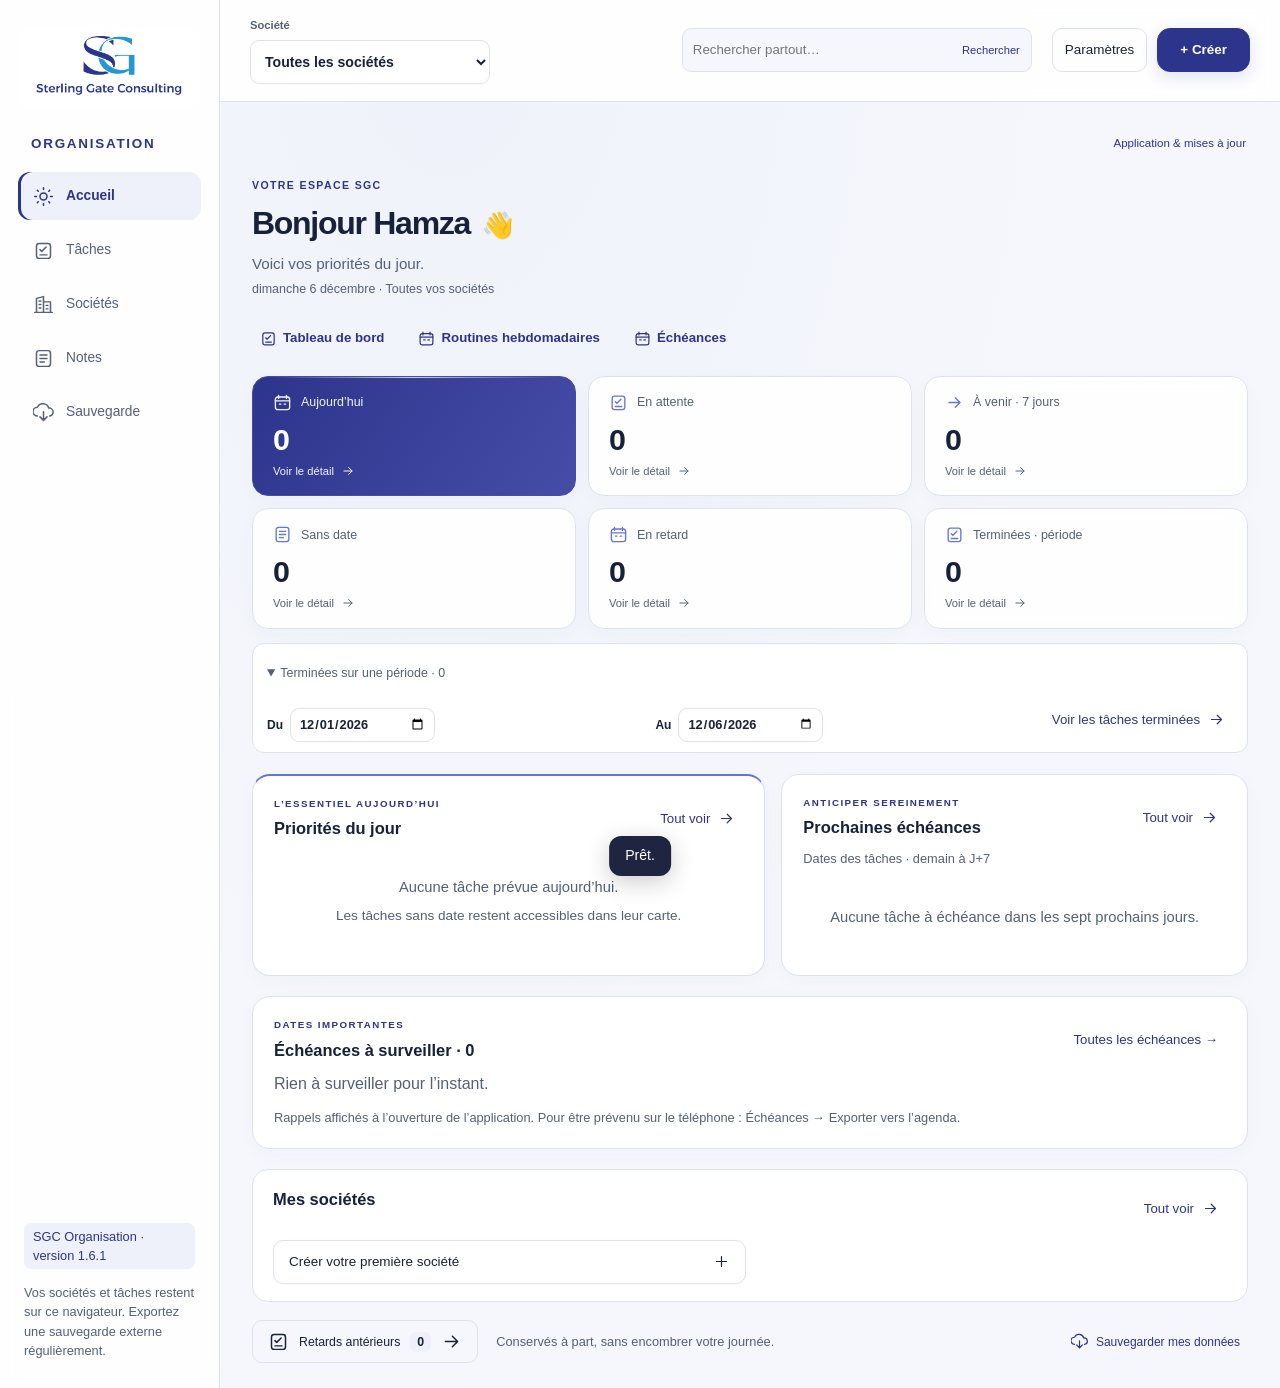
==== commit 93c6a287: "SGC Organisation 1.6.1 : ergonomie, bouton + sur telephone (code seulement, aucune donnee)" ====
--- a/index.html
+++ b/index.html
@@ -1,3 +1,3 @@
 <!doctype html>
 <html lang="fr" data-theme="light"><head><meta http-equiv="Content-Security-Policy" content="default-src 'self'; script-src 'self'; style-src 'self'; img-src 'self' data: blob:; connect-src 'self' https://api.github.com; worker-src 'self'; manifest-src 'self'; frame-src 'self' blob:; object-src 'none'; base-uri 'self'; form-action 'none'"><meta name="referrer" content="no-referrer"><meta charset="utf-8"><meta name="viewport" content="width=device-width,initial-scale=1,viewport-fit=cover"><meta name="theme-color" content="#2D348B"><link rel="manifest" href="manifest.webmanifest"><link rel="apple-touch-icon" href="src/assets/pwa/icon-192.png"><title>SGC Organisation</title><link rel="icon" href="data:,"><link rel="stylesheet" href="src/styles.css"><link rel="stylesheet" href="src/liquid-glass-v2.css"><link rel="stylesheet" href="src/device.css"></head>
-<body><a class="skip" href="#content">Aller au contenu</a><div class="shell"><aside class="sidebar glass"><div class="brand"><img src="src/assets/sterling-gate-official.png" alt="Sterling Gate Consulting — logo officiel" width="3881" height="1687"></div><h1>Organisation</h1><nav aria-label="Navigation principale"><button data-route="home" aria-current="page">Accueil</button><button data-route="tasks">Tâches</button><button data-route="companies">Sociétés</button><button data-route="notes">Notes</button><button data-route="backup">Sauvegarde</button></nav><div class="side-note"><span class="tag">SGC Organisation · version 1.5.0</span><p>Vos sociétés et tâches restent sur ce navigateur. Exportez une sauvegarde externe régulièrement.</p></div></aside><main><header class="top glass"><div class="mobile-brand"><img src="src/assets/sterling-gate-official.png" alt="Sterling Gate Consulting" width="3881" height="1687"><span>Organisation</span></div><label>Société<select id="company-filter"><option value="">Toutes les sociétés</option></select></label><form id="header-search-form" role="search"><label class="sr-only" for="header-search">Rechercher dans toute l’application</label><input id="header-search" type="search" placeholder="Rechercher partout…"><button type="submit" aria-label="Lancer la recherche">Rechercher</button></form><div class="tools"><button id="settings-trigger" aria-haspopup="dialog" aria-controls="settings-menu">Paramètres</button><button id="create-trigger" class="primary create-trigger" aria-haspopup="dialog" aria-expanded="false" aria-controls="create-menu">+ Créer</button></div></header><div class="page"><section class="pwa-strip" aria-label="Installation et connexion"><span id="connection-state">Données locales</span><details><summary>Application & mises à jour</summary><p id="pwa-status" role="status" aria-live="polite">Préparation PWA…</p><div class="pwa-actions"><button id="install-app" disabled>Installer l’application</button><button id="pwa-guide">Comment installer ?</button><button id="pwa-check">Vérifier les mises à jour</button><button id="pwa-reload" hidden>Recharger quand prêt</button></div></details><div id="pwa-update" hidden><strong>Nouvelle version disponible</strong><p>Sauvegardez vos données et fermez les autres fenêtres avant activation.</p><button id="pwa-activate" class="primary">Activer la mise à jour</button></div></section><div id="status" role="status" aria-live="polite">Ouverture du stockage local…</div><div id="error" role="alert" hidden></div><div id="content" tabindex="-1"></div></div></main></div><dialog id="pwa-guide-dialog" aria-labelledby="pwa-guide-title"><header class="dialog-head"><h2 id="pwa-guide-title">Installer SGC Organisation</h2><button id="pwa-guide-close">Fermer</button></header><ol class="steps"><li>Sur Android, ouvrir l’adresse HTTPS privée qui aura été approuvée dans Chrome.</li><li>Attendre le chargement complet puis choisir Installer l’application dans Chrome, ou utiliser le bouton lorsqu’il est proposé.</li><li>Vérifier l’icône SGC et lancer depuis l’écran d’accueil.</li><li>Créer des données fictives, fermer, rouvrir puis tester hors ligne et sauvegarde/restauration.</li></ol><p class="helper">Aucun hébergement n’est activé. 127.0.0.1 sur le téléphone désigne le téléphone, pas votre PC. Les données PC ne se transfèrent pas automatiquement vers une autre adresse ou un autre appareil.</p><p class="muted">Le cache garde le code, pas une sauvegarde des sociétés et tâches. Gardez une copie externe vérifiée.</p></dialog><dialog id="settings-menu" class="settings-menu glass" aria-labelledby="settings-title"><header class="dialog-head"><div><p class="eyebrow">Votre espace SGC</p><h2 id="settings-title">Plus & paramètres</h2></div><button id="close-settings">Fermer</button></header><div class="settings-options"><button data-route="notes">Notes</button><button data-route="deadlines">Échéances</button><button data-route="routines">Routines hebdomadaires</button><button data-route="dashboard">Tableau de bord</button><button data-route="backup">Sauvegarde et restauration</button><button id="theme" aria-pressed="false">Mode sombre</button><button id="effects" aria-pressed="false">Réduire les effets</button></div><p class="helper small">Les préférences d’affichage sont mémorisées sur ce navigateur. Les sauvegardes E1 incluent les fiches complètes et leurs pièces.</p></dialog><dialog id="create-menu" class="create-menu glass" aria-labelledby="create-title"><header class="dialog-head"><div><p class="eyebrow">Un accès, toutes vos actions</p><h2 id="create-title">Créer</h2></div><button id="close-create" aria-label="Fermer le menu Créer">Fermer</button></header><p id="create-context" class="muted"></p><div class="creation-options"><button id="create-task"><span data-icon="tasks"></span><span><strong>Tâche</strong><small>Un intitulé suffit, sans workflow</small></span></button><button id="create-company"><span data-icon="companies"></span><span><strong>Société</strong><small>Créer une fiche avec son nom</small></span></button><button id="create-note"><span data-icon="note"></span><span><strong>Note rapide</strong><small>Générale ou liée à une société</small></span></button><button id="create-deadline"><span data-icon="calendar"></span><span><strong>Échéance</strong><small>Suivre une date importante</small></span></button></div></dialog><dialog id="editor" aria-labelledby="editor-title"><header class="dialog-head"><h2 id="editor-title"></h2><button id="close-editor" type="button" aria-label="Fermer le formulaire">Fermer</button></header><form id="editor-form"><div id="form-fields"></div><p id="form-error" role="alert" hidden></p><div class="actions"><button type="button" id="cancel-editor">Annuler</button><button type="submit" class="primary" id="save-editor">Enregistrer</button></div></form></dialog><script type="module" src="src/app.js"></script></body></html>
+<body><a class="skip" href="#content">Aller au contenu</a><div class="shell"><aside class="sidebar glass"><div class="brand"><img src="src/assets/sterling-gate-official.png" alt="Sterling Gate Consulting — logo officiel" width="3881" height="1687"></div><h1>Organisation</h1><nav aria-label="Navigation principale"><button data-route="home" aria-current="page">Accueil</button><button data-route="tasks">Tâches</button><button data-route="dashboard" class="nav-mobile-only">Tableau de bord</button><button data-route="companies">Sociétés</button><button data-route="notes">Notes</button><button data-route="backup">Sauvegarde</button></nav><div class="side-note"><span class="tag">SGC Organisation · version 1.6.1</span><p>Vos sociétés et tâches restent sur ce navigateur. Exportez une sauvegarde externe régulièrement.</p></div></aside><main><header class="top glass"><div class="mobile-brand"><img src="src/assets/sterling-gate-official.png" alt="Sterling Gate Consulting" width="3881" height="1687"><span>Organisation</span></div><label>Société<select id="company-filter"><option value="">Toutes les sociétés</option></select></label><form id="header-search-form" role="search"><label class="sr-only" for="header-search">Rechercher dans toute l’application</label><input id="header-search" type="search" placeholder="Rechercher partout…"><button type="submit" aria-label="Lancer la recherche">Rechercher</button></form><div class="tools"><button id="settings-trigger" aria-haspopup="dialog" aria-controls="settings-menu">Paramètres</button><button id="create-trigger" class="primary create-trigger" aria-haspopup="dialog" aria-expanded="false" aria-controls="create-menu">+ Créer</button></div></header><div class="page"><section class="pwa-strip" aria-label="Installation et connexion"><span id="connection-state"></span><details><summary>Application & mises à jour</summary><p id="pwa-status" role="status" aria-live="polite">Préparation PWA…</p><div class="pwa-actions"><button id="install-app" disabled>Installer l’application</button><button id="pwa-guide">Comment installer ?</button><button id="pwa-check">Vérifier les mises à jour</button><button id="pwa-reload" hidden>Recharger quand prêt</button></div></details><div id="pwa-update" hidden><strong>Nouvelle version disponible</strong><p>Sauvegardez vos données et fermez les autres fenêtres avant activation.</p><button id="pwa-activate" class="primary">Activer la mise à jour</button></div></section><div id="status" role="status" aria-live="polite">Chargement…</div><div id="error" role="alert" hidden></div><div id="content" tabindex="-1"></div></div></main></div><dialog id="pwa-guide-dialog" aria-labelledby="pwa-guide-title"><header class="dialog-head"><h2 id="pwa-guide-title">Installer SGC Organisation</h2><button id="pwa-guide-close">Fermer</button></header><ol class="steps"><li>Sur Android, ouvrir l’adresse HTTPS privée qui aura été approuvée dans Chrome.</li><li>Attendre le chargement complet puis choisir Installer l’application dans Chrome, ou utiliser le bouton lorsqu’il est proposé.</li><li>Vérifier l’icône SGC et lancer depuis l’écran d’accueil.</li><li>Créer des données fictives, fermer, rouvrir puis tester hors ligne et sauvegarde/restauration.</li></ol><p class="helper">Aucun hébergement n’est activé. 127.0.0.1 sur le téléphone désigne le téléphone, pas votre PC. Les données PC ne se transfèrent pas automatiquement vers une autre adresse ou un autre appareil.</p><p class="muted">Le cache garde le code, pas une sauvegarde des sociétés et tâches. Gardez une copie externe vérifiée.</p></dialog><dialog id="settings-menu" class="settings-menu glass" aria-labelledby="settings-title"><header class="dialog-head"><div><p class="eyebrow">Votre espace SGC</p><h2 id="settings-title">Plus & paramètres</h2></div><button id="close-settings">Fermer</button></header><div class="settings-options"><button data-route="notes">Notes</button><button data-route="deadlines">Échéances</button><button data-route="routines">Routines hebdomadaires</button><button data-route="dashboard">Tableau de bord</button><button data-route="backup">Sauvegarde et restauration</button><button id="theme" aria-pressed="false">Mode sombre</button><button id="effects" aria-pressed="false">Réduire les effets</button></div><p class="helper small">Les préférences d’affichage sont mémorisées sur ce navigateur. Les sauvegardes E1 incluent les fiches complètes et leurs pièces.</p></dialog><dialog id="create-menu" class="create-menu glass" aria-labelledby="create-title"><header class="dialog-head"><div><p class="eyebrow">Un accès, toutes vos actions</p><h2 id="create-title">Créer</h2></div><button id="close-create" aria-label="Fermer le menu Créer">Fermer</button></header><p id="create-context" class="muted"></p><div class="creation-options"><button id="create-task"><span data-icon="tasks"></span><span><strong>Tâche</strong><small>Un intitulé suffit, sans workflow</small></span></button><button id="create-company"><span data-icon="companies"></span><span><strong>Société</strong><small>Créer une fiche avec son nom</small></span></button><button id="create-note"><span data-icon="note"></span><span><strong>Note rapide</strong><small>Générale ou liée à une société</small></span></button><button id="create-deadline"><span data-icon="calendar"></span><span><strong>Échéance</strong><small>Suivre une date importante</small></span></button></div></dialog><dialog id="editor" aria-labelledby="editor-title"><header class="dialog-head"><h2 id="editor-title"></h2><button id="close-editor" type="button" aria-label="Fermer le formulaire">Fermer</button></header><form id="editor-form"><div id="form-fields"></div><p id="form-error" role="alert" hidden></p><div class="actions"><button type="button" id="cancel-editor">Annuler</button><button type="submit" class="primary" id="save-editor">Enregistrer</button></div></form></dialog><script type="module" src="src/app.js"></script></body></html>
--- a/src/device.css
+++ b/src/device.css
@@ -90,3 +90,50 @@
  .notes-layout.reading .note-list{display:none}.notes-layout.reading .note-read{display:grid}.notes-layout.reading .note-back{display:inline-flex}
 }
 @media(max-width:720px){#content:has(.notes-layout.reading) .note-bar,#content:has(.notes-layout.reading)>.page-heading{display:none}}
+/* 1.6.0 — passe d'ergonomie */
+.sync-pill{position:static;right:auto;bottom:auto;min-height:36px;box-shadow:none;white-space:nowrap}
+body.has-sync-pill .page{padding-bottom:0}
+@media(max-width:720px){.sync-pill{bottom:auto;right:auto;min-height:34px;padding:5px 12px;font-size:.78rem}.mobile-brand>span{margin-left:auto}}
+#status{position:fixed;left:50%;transform:translateX(-50%);bottom:24px;z-index:60;max-width:min(560px,calc(100vw - 32px));margin:0;padding:10px 16px;border-radius:12px;background:#1f2440;color:#fff;font-size:.88rem;line-height:1.4;box-shadow:0 6px 24px #0003;transition:opacity .4s;pointer-events:none;min-height:0}
+#status:empty{display:none}#status.fade{opacity:0}
+@media(max-width:720px){#status{bottom:calc(96px + env(safe-area-inset-bottom,0px))}}
+@media (prefers-reduced-motion:reduce){#status{transition:none}}
+.pwa-strip{background:transparent;border:0;padding:0 2px;margin:0 0 6px;justify-content:flex-end;min-height:0}
+.pwa-strip #connection-state:empty{display:none}
+.pwa-strip #connection-state{color:#92400e;font-weight:600}
+.home-links{display:flex;flex-wrap:wrap;gap:6px 18px;margin:-4px 0 18px}
+.home-links .text-action{display:inline-flex;align-items:center;gap:6px;min-height:40px;font-weight:600}
+.routine-home .card-header .actions{gap:14px}
+.routine-home{gap:10px}
+.organiser-home .deadline-reminder{width:100%;text-align:left}
+.step-badge{display:inline-block;margin-left:8px;padding:1px 8px;border-radius:999px;font-size:.75rem;font-weight:700;vertical-align:middle}
+.step-badge.done{background:#e6f4ea;color:#14532d}.step-badge.na{background:#eef0f5;color:#334155}
+.step-buttons{display:flex;gap:8px;align-items:end;flex-wrap:wrap}
+.routine-week .card-header .actions{gap:8px}
+.routine-step legend{font-weight:700}
+.task-filters>summary{cursor:pointer;font-weight:700;min-height:44px;display:flex;align-items:center;list-style-position:inside}
+@media(min-width:721px){.task-filters>summary{display:none}}
+@media(max-width:720px){
+ .sidebar nav>button{font-size:.74rem!important;gap:3px}
+ small,.small,.muted.small,.helper.small{font-size:.8rem}
+ .kpi small,.kpi .kpi-sub{font-size:.78rem}
+ .pwa-strip{font-size:.78rem}
+ .task-filters{background:var(--panel);border:1px solid var(--line);border-radius:14px;padding:4px 14px;margin-bottom:14px}
+ .task-filters[open]{padding-bottom:12px}
+ .page-heading p{font-size:.95rem}
+ .routine-step-fields{gap:10px}
+}
+.routine-step-wrap{position:relative}
+.routine-step-wrap .step-quick{position:absolute;top:2px;right:0;z-index:1;min-height:40px;padding:6px 14px}
+@media(max-width:720px){.routine-step-wrap .step-quick{top:0}}
+.routine-step legend{padding-right:110px}
+/* 1.6.1 — téléphone : « + » en haut à droite, Tableau de bord dans la barre du bas */
+@media(min-width:721px){.sidebar nav .nav-mobile-only{display:none}}
+@media(max-width:720px){
+ .sidebar nav{grid-template-columns:repeat(6,1fr)!important}
+ .sidebar nav>button{line-height:1.15}
+ .mobile-brand{gap:10px}
+ .mobile-brand>span{margin-left:auto}
+ #create-trigger.create-fab{width:46px;height:46px;min-height:46px;padding:0!important;border-radius:50%;font-size:1.7rem;line-height:1;display:inline-grid;place-items:center;background:#2D348B;color:#fff;border:0;box-shadow:0 4px 14px #2d348b40;flex:0 0 auto}
+ #create-trigger.create-fab:focus-visible{outline:3px solid #f59e0b;outline-offset:2px}
+}
